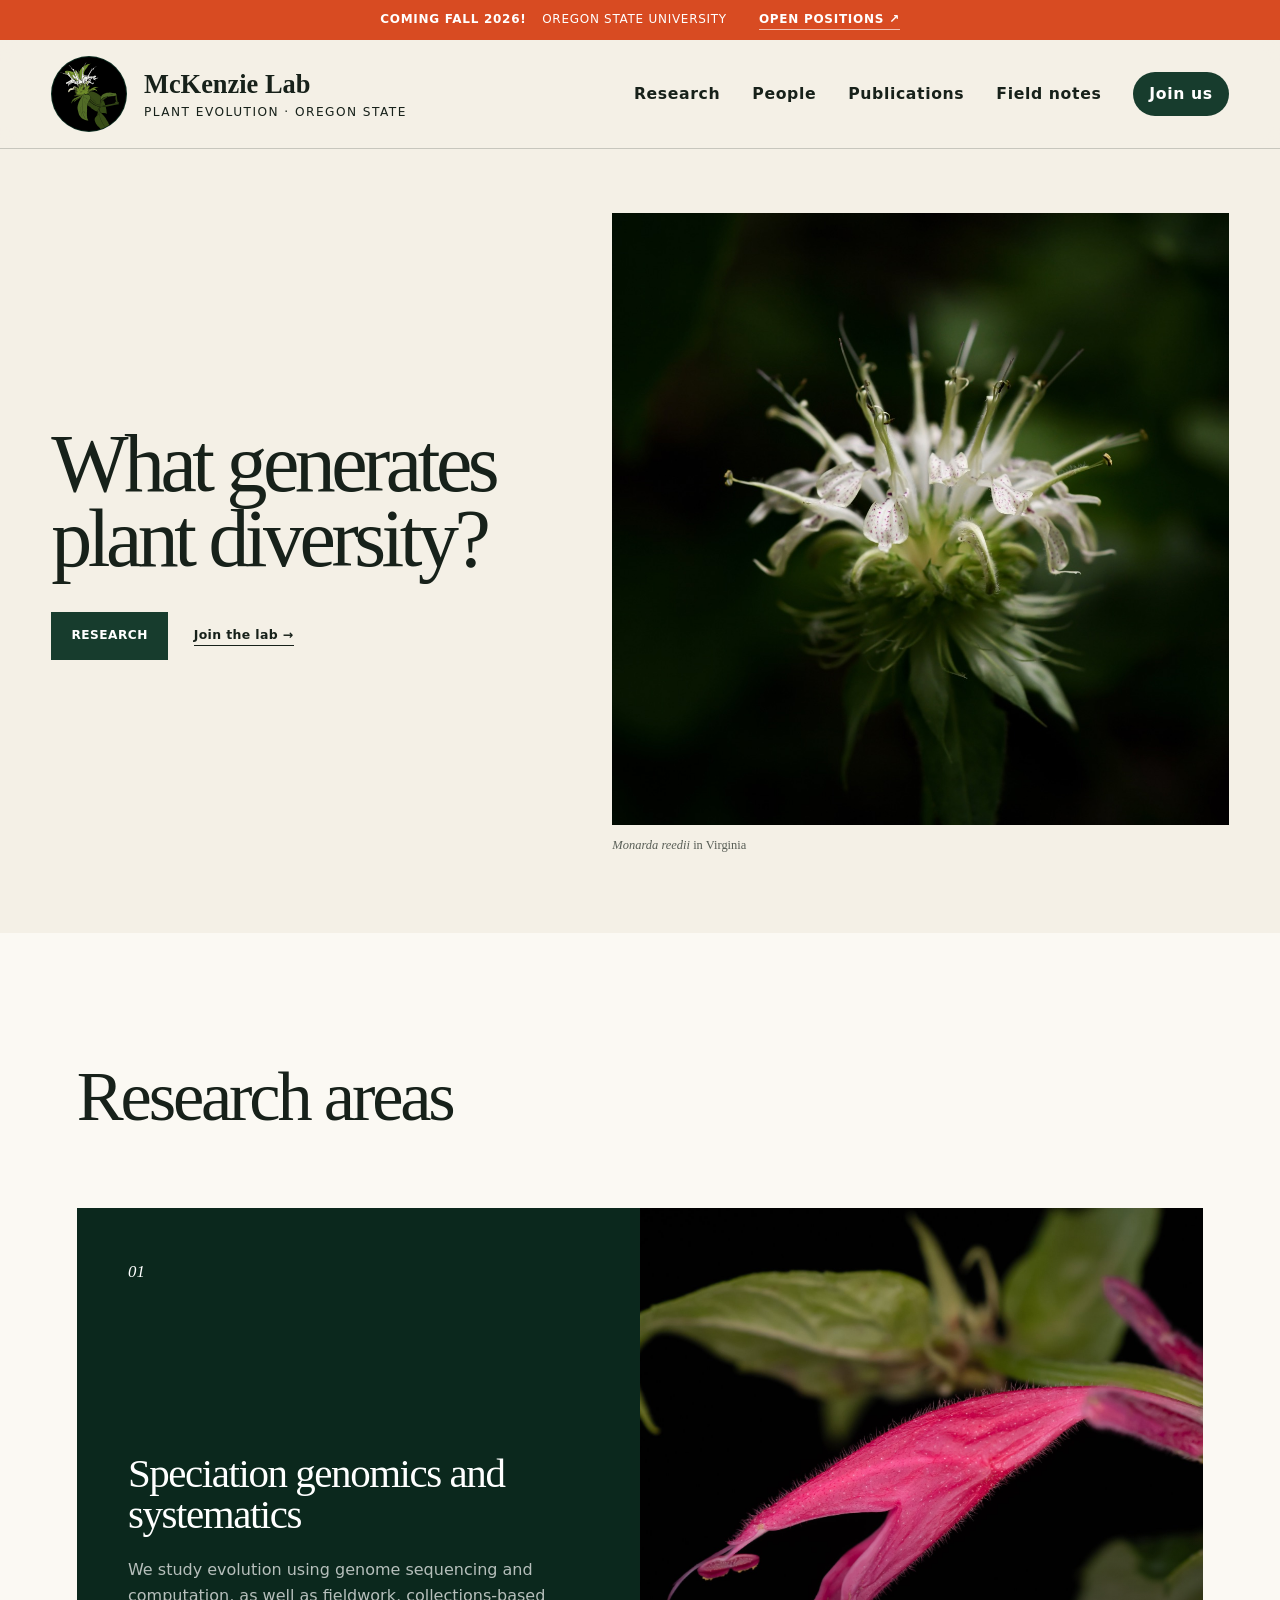
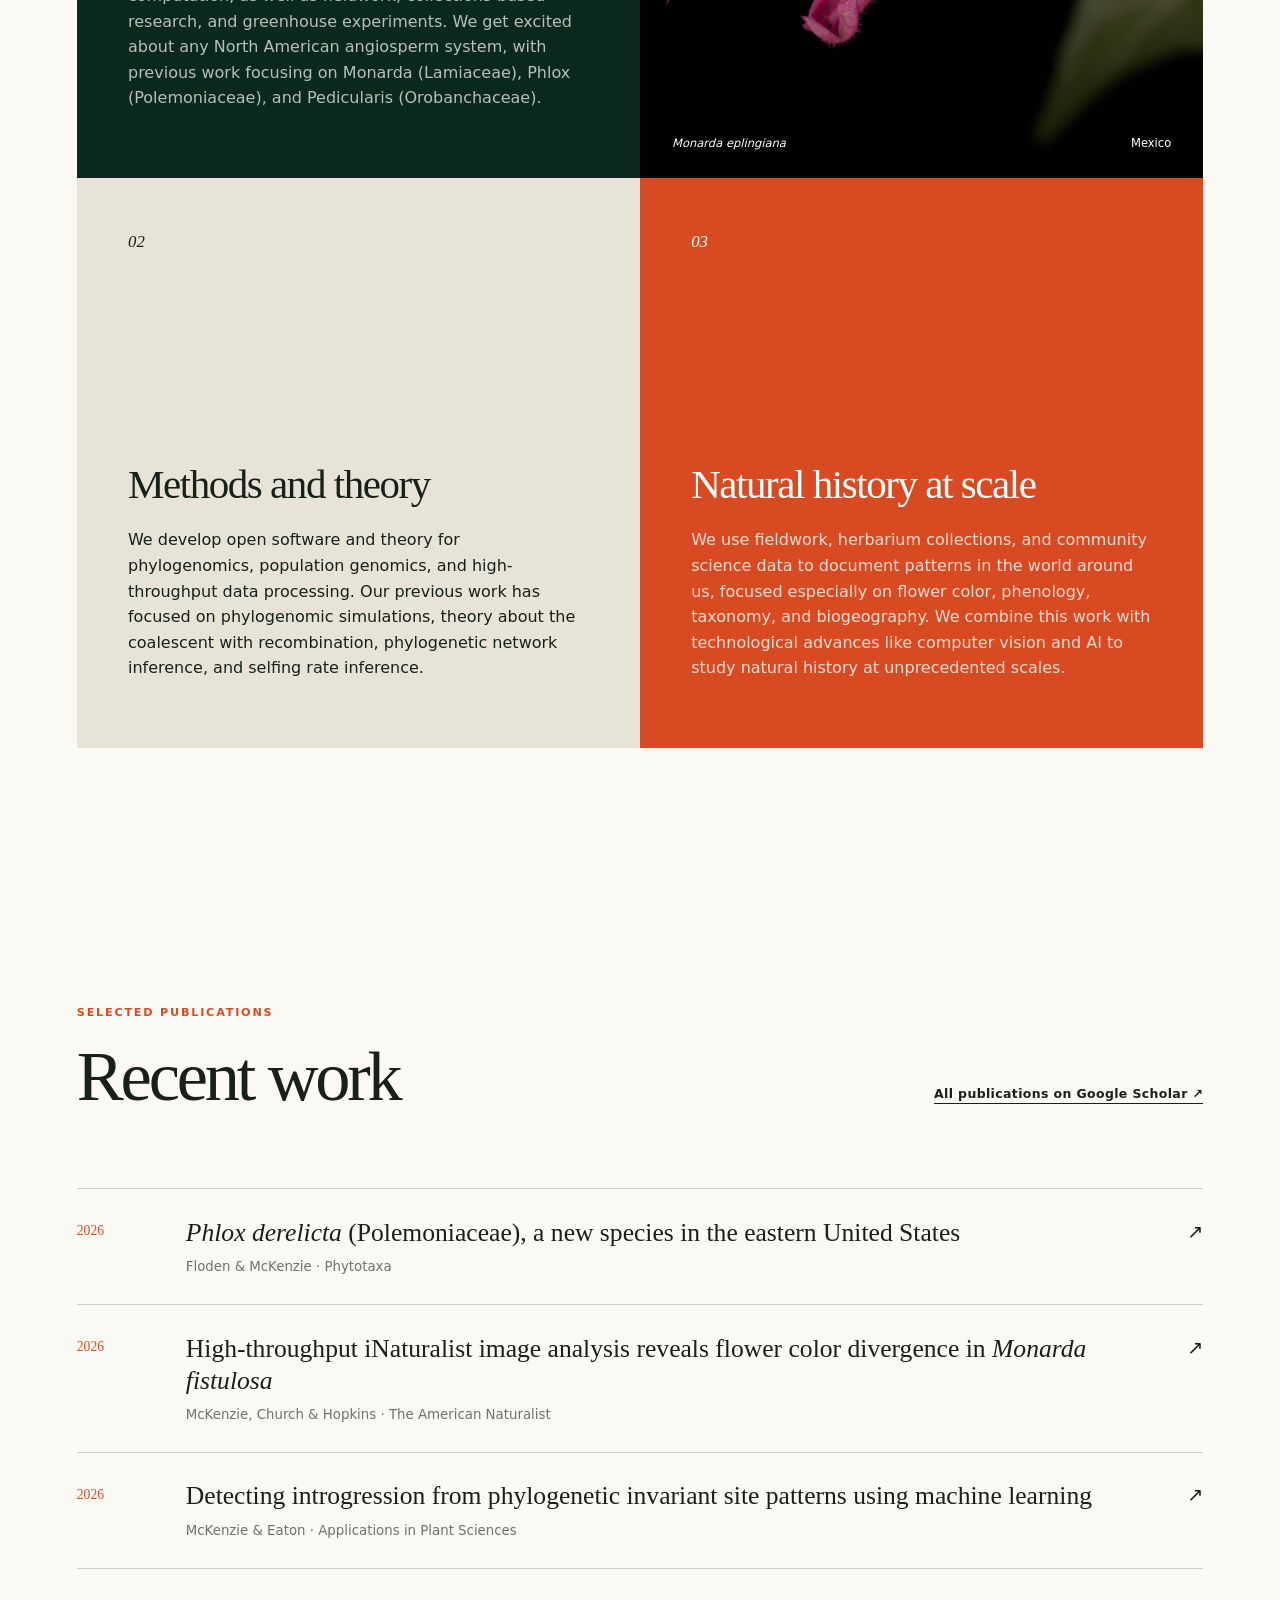
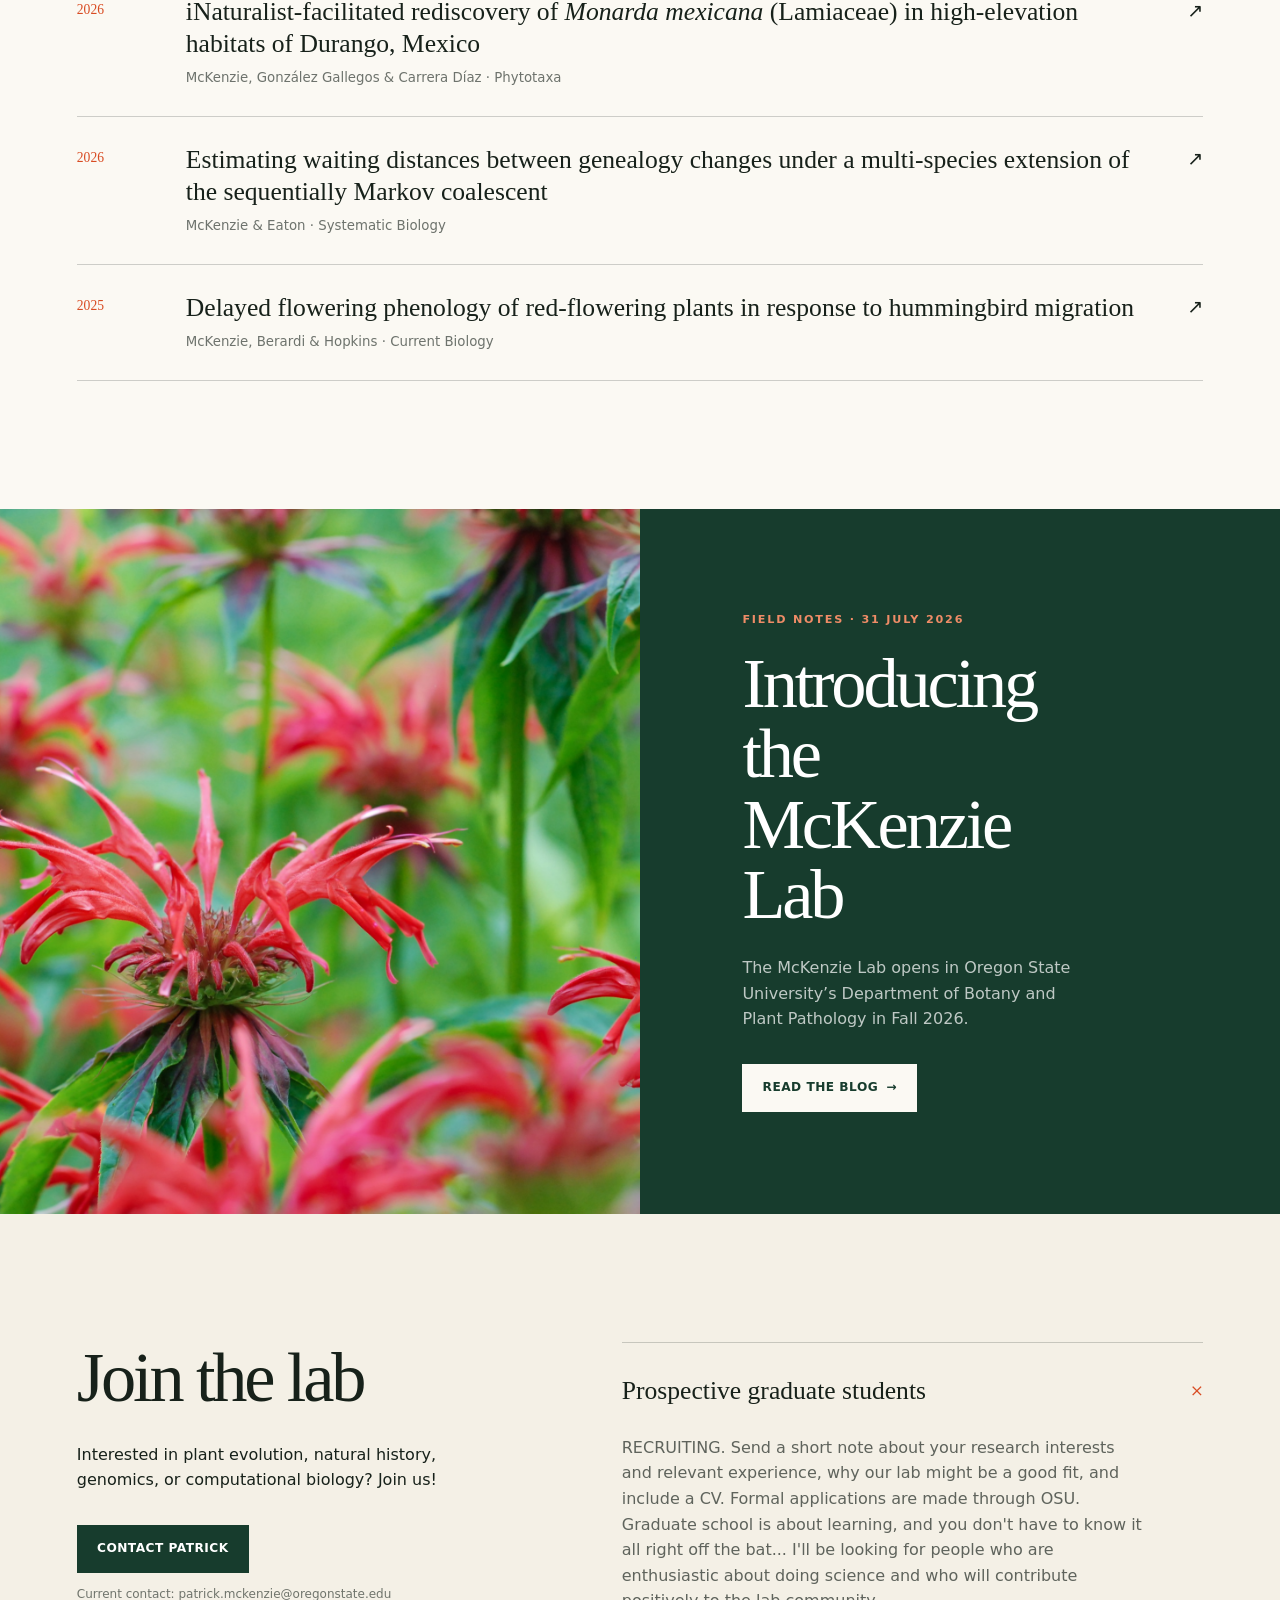
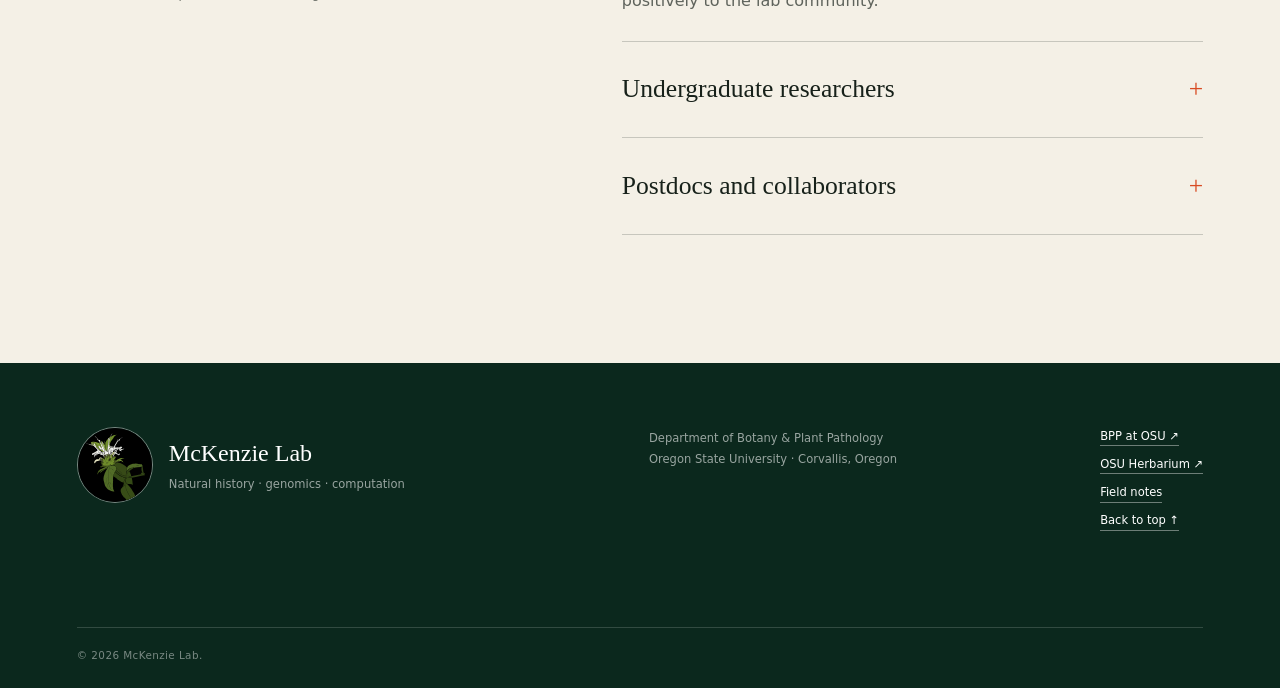
==== index.html @ 34110589 "typo" ====
<!doctype html>
<html lang="en">
  <head>
    <meta charset="utf-8" />
    <meta name="viewport" content="width=device-width, initial-scale=1" />
    <meta name="theme-color" content="#173c2d" />
    <meta
      name="description"
      content="The McKenzie Lab at Oregon State University studies flowering plant evolution through natural history, genomics, and computation."
    />
    <meta property="og:title" content="The McKenzie Lab at OSU" />
    <meta property="og:type" content="website" />
    <meta property="og:image" content="https://mckenzie-lab.github.io/lab-website/assets/images/mckenzie-lab-logo.jpg" />
    <title>McKenzie Lab | Plant Evolution at Oregon State</title>
    <link rel="icon" type="image/svg+xml" href="assets/images/monarda-brevis-cartoon-favicon.svg?v=7" />
    <link rel="stylesheet" href="styles.css?v=9" />
    <script src="script.js" defer></script>
  </head>
  <body>
    <a class="skip-link" href="#main-content">Skip to content</a>

    <div class="announcement">
      <p><span>Coming Fall 2026!</span> Oregon State University</p>
      <a href="#join">Open positions <span aria-hidden="true">↗</span></a>
    </div>

    <header class="site-header">
      <a class="wordmark" href="#top" aria-label="McKenzie Lab home">
        <span class="wordmark-mark" aria-hidden="true"><img src="assets/images/monarda-brevis-cartoon-crop.svg?v=5" alt="" /></span>
        <span class="wordmark-text"><strong>McKenzie Lab</strong><small>Plant Evolution · Oregon State</small></span>
      </a>
      <button class="menu-toggle" type="button" aria-expanded="false" aria-controls="site-nav">
        <span class="menu-toggle-label">Menu</span>
        <span class="menu-toggle-lines" aria-hidden="true"><i></i><i></i></span>
      </button>
      <nav class="site-nav" id="site-nav" aria-label="Main navigation">
        <a href="#research">Research</a>
        <a href="people/">People</a>
        <a href="#publications">Publications</a>
        <a href="blog/">Field notes</a>
        <a class="nav-join" href="#join">Join us</a>
      </nav>
    </header>

    <main id="main-content">
      <section class="hero" id="top" aria-labelledby="hero-title">
        <div class="hero-copy" data-reveal>
          <h1 id="hero-title">What generates plant diversity?</h1>
          <div class="hero-actions">
            <a class="button button-primary" href="#research">Research</a>
            <a class="text-link" href="#join">Join the lab <span aria-hidden="true">→</span></a>
          </div>
        </div>
        <figure class="hero-figure" data-reveal>
          <div class="hero-image-wrap">
            <img
              src="assets/images/monarda-reedii-web.jpg"
              alt="White-flowering Monarda"
              width="1200"
              height="1800"
            />
          </div>
          <figcaption><i>Monarda reedii</i> in Virginia</figcaption>
        </figure>
      </section>

      <section class="research section-pad" id="research" aria-labelledby="research-title">
        <div class="section-heading" data-reveal>
          <div>
            <h2 id="research-title">Research areas</h2>
          </div>
        </div>

        <div class="research-grid">
          <article class="research-card card-dark" data-reveal>
            <span class="card-number">01</span>
            <div>
              <h3>Speciation genomics and systematics</h3>
              <p>
                We study evolution using genome sequencing and computation, as well as fieldwork, 
                collections-based research, and greenhouse experiments.
                We get excited about any North American angiosperm system, with previous work
                focusing on Monarda (Lamiaceae), Phlox (Polemoniaceae), and Pedicularis (Orobanchaceae).
              </p>
            </div>
          </article>

          <article class="research-card card-image" data-reveal>
            <img
              src="assets/images/monarda-eplingiana.jpg"
              alt="Close view of the vivid pink tubular flower of Monarda eplingiana"
              width="2500"
              height="1667"
              loading="lazy"
            />
            <div class="card-image-caption">
              <span><i>Monarda eplingiana</i></span><span>Mexico</span>
            </div>
          </article>

          <article class="research-card card-paper" data-reveal>
            <span class="card-number">02</span>
            <div>
              <h3>Methods and theory</h3>
              <p>
                We develop open software and theory for phylogenomics, population genomics,
                and high-throughput data processing. Our previous work has focused on phylogenomic
                simulations, theory about the coalescent with recombination, phylogenetic network inference,
                and selfing rate inference.
              </p>
            </div>
          </article>

          <article class="research-card card-orange" data-reveal>
            <span class="card-number">03</span>
            <div>
              <h3>Natural history at scale</h3>
              <p>
                We use fieldwork, herbarium collections, and community science data to document patterns in the 
                world around us, focused especially on flower color, phenology, taxonomy, and biogeography. We 
                combine this work with technological advances like computer vision and AI to study natural history
                at unprecedented scales.
              </p>
            </div>
          </article>
        </div>
      </section>

      <section class="publications section-pad" id="publications" aria-labelledby="publications-title">
        <div class="section-heading" data-reveal>
          <div>
            <p class="section-kicker">Selected publications</p>
            <h2 id="publications-title">Recent work</h2>
          </div>
          <a class="text-link" href="https://scholar.google.com/citations?hl=en&user=xCg6H0sAAAAJ&view_op=list_works&sortby=pubdate" target="_blank" rel="noreferrer">All publications on Google Scholar <span aria-hidden="true">↗</span></a>
        </div>
        <div class="publication-list">
          <a class="publication" href="https://doi.org/10.11646/phytotaxa.765.2.8" target="_blank" rel="noreferrer" data-reveal>
            <span class="pub-year">2026</span>
            <span class="pub-main"><strong><i>Phlox derelicta</i> (Polemoniaceae), a new species in the eastern United States</strong><small>Floden &amp; McKenzie · Phytotaxa</small></span>
            <span class="pub-arrow" aria-hidden="true">↗</span>
          </a>
          <a class="publication" href="https://doi.org/10.1086/739413" target="_blank" rel="noreferrer" data-reveal>
            <span class="pub-year">2026</span>
            <span class="pub-main"><strong>High-throughput iNaturalist image analysis reveals flower color divergence in <i>Monarda fistulosa</i></strong><small>McKenzie, Church &amp; Hopkins · The American Naturalist</small></span>
            <span class="pub-arrow" aria-hidden="true">↗</span>
          </a>
          <a class="publication" href="https://doi.org/10.1002/aps3.70061" target="_blank" rel="noreferrer" data-reveal>
            <span class="pub-year">2026</span>
            <span class="pub-main"><strong>Detecting introgression from phylogenetic invariant site patterns using machine learning</strong><small>McKenzie &amp; Eaton · Applications in Plant Sciences</small></span>
            <span class="pub-arrow" aria-hidden="true">↗</span>
          </a>
          <a class="publication" href="https://doi.org/10.11646/phytotaxa.744.2.5" target="_blank" rel="noreferrer" data-reveal>
            <span class="pub-year">2026</span>
            <span class="pub-main"><strong>iNaturalist-facilitated rediscovery of <i>Monarda mexicana</i> (Lamiaceae) in high-elevation habitats of Durango, Mexico</strong><small>McKenzie, González Gallegos &amp; Carrera Díaz · Phytotaxa</small></span>
            <span class="pub-arrow" aria-hidden="true">↗</span>
          </a>
          <a class="publication" href="https://doi.org/10.1093/sysbio/syaf059" target="_blank" rel="noreferrer" data-reveal>
            <span class="pub-year">2026</span>
            <span class="pub-main"><strong>Estimating waiting distances between genealogy changes under a multi-species extension of the sequentially Markov coalescent</strong><small>McKenzie &amp; Eaton · Systematic Biology</small></span>
            <span class="pub-arrow" aria-hidden="true">↗</span>
          </a>
          <a class="publication" href="https://doi.org/10.1016/j.cub.2025.03.035" target="_blank" rel="noreferrer" data-reveal>
            <span class="pub-year">2025</span>
            <span class="pub-main"><strong>Delayed flowering phenology of red-flowering plants in response to hummingbird migration</strong><small>McKenzie, Berardi &amp; Hopkins · Current Biology</small></span>
            <span class="pub-arrow" aria-hidden="true">↗</span>
          </a>
        </div>
      </section>

      <section class="notes section-pad" aria-labelledby="notes-title">
        <div class="notes-image" data-reveal>
          <img src="assets/images/monarda-didyma-web.jpg" alt="Red flowers of Monarda didyma" width="2400" height="1606" loading="lazy" />
        </div>
        <div class="notes-copy" data-reveal>
          <p class="section-kicker">Field notes · 31 July 2026</p>
          <h2 id="notes-title">Introducing the McKenzie Lab</h2>
          <p>
            The McKenzie Lab opens in Oregon State University’s Department of Botany and Plant
            Pathology in Fall 2026.
          </p>
          <a class="button button-light" href="blog/introducing-the-mckenzie-lab/">Read the blog <span aria-hidden="true">→</span></a>
        </div>
      </section>

      <section class="join section-pad" id="join" aria-labelledby="join-title">
        <div class="join-intro" data-reveal>
          <h2 id="join-title">Join the lab</h2>
          <p>
            Interested in plant evolution, natural history,
            genomics, or computational biology? Join us!
          </p>
          <a class="button button-primary" href="mailto:patrick.mckenzie@oregonstate.edu?subject=Interest%20in%20the%20McKenzie%20Lab">Contact Patrick</a>
          <p class="email-note">Current contact: patrick.mckenzie@oregonstate.edu</p>
        </div>
        <div class="join-options" data-reveal>
          <details open>
            <summary><span>Prospective graduate students</span><span aria-hidden="true">+</span></summary>
            <p>
              RECRUITING. Send a short note about your research interests and relevant experience, why our
              lab might be a good fit, and include a CV. Formal applications are made through OSU.
              Graduate school is about learning, and you don't have to know it all right off the bat... I'll
              be looking for people who are enthusiastic about doing science and who will contribute
              positively to the lab community.
            </p>
          </details>
          <details>
            <summary><span>Undergraduate researchers</span><span aria-hidden="true">+</span></summary>
            <p>
              RECRUITING. OSU undergraduates can send a short note describing their interests, availability,
              and relevant coursework or experience. I'm excited to bring undergraduates into the
              lab and can work with you to scope your project appropriately based on your goals.
            </p>
          </details>
          <details>
            <summary><span>Postdocs and collaborators</span><span aria-hidden="true">+</span></summary>
            <p>
              No current funded opportunities, unfortunately, but stay tuned.
              In the meantime, please contact Patrick to discuss collaborations or independently funded postdoctoral
              proposals related to the lab’s research.
            </p>
          </details>
        </div>
      </section>
    </main>

    <footer class="site-footer">
      <div class="footer-brand">
        <span class="wordmark-mark" aria-hidden="true"><img src="assets/images/monarda-brevis-cartoon-crop.svg?v=5" alt="" /></span>
        <div><strong>McKenzie Lab</strong><p>Natural history · genomics · computation</p></div>
      </div>
      <div class="footer-location">
        <p>Department of Botany &amp; Plant Pathology</p>
        <p>Oregon State University · Corvallis, Oregon</p>
      </div>
      <div class="footer-links">
        <a href="https://bpp.oregonstate.edu/" target="_blank" rel="noreferrer">BPP at OSU ↗</a>
        <a href="https://bpp.oregonstate.edu/herbarium" target="_blank" rel="noreferrer">OSU Herbarium ↗</a>
        <a href="blog/">Field notes</a>
        <a href="#top">Back to top ↑</a>
      </div>
      <p class="footer-bottom">© <span data-year>2026</span> McKenzie Lab.</p>
    </footer>
  </body>
</html>
---- styles.css ----
:root {
  --forest: #173c2d;
  --forest-deep: #0b281d;
  --moss: #708662;
  --sage: #d7dfcc;
  --paper: #f4f0e6;
  --paper-bright: #fbf9f3;
  --ink: #17211a;
  --orange: #d84b22;
  --orange-bright: #f15a24;
  --line: rgba(23, 33, 26, 0.2);
  --serif: Georgia, "Times New Roman", serif;
  --sans: Inter, ui-sans-serif, system-ui, -apple-system, BlinkMacSystemFont, "Segoe UI", sans-serif;
  --max: 1440px;
}

* { box-sizing: border-box; }
html { scroll-behavior: smooth; }
body {
  margin: 0;
  background: var(--paper);
  color: var(--ink);
  font-family: var(--sans);
  font-size: 16px;
  line-height: 1.6;
  -webkit-font-smoothing: antialiased;
}
img { display: block; max-width: 100%; }
a { color: inherit; text-decoration-thickness: 1px; text-underline-offset: 0.22em; }
button, summary { font: inherit; }
button, a, summary { -webkit-tap-highlight-color: transparent; }
::selection { background: var(--orange); color: white; }

.skip-link {
  position: fixed;
  left: 1rem;
  top: 0;
  z-index: 1000;
  padding: 0.65rem 1rem;
  background: var(--paper-bright);
  transform: translateY(-120%);
}
.skip-link:focus { transform: translateY(0.5rem); }

.announcement {
  min-height: 40px;
  padding: 0.55rem clamp(1rem, 4vw, 4rem);
  background: var(--orange);
  color: white;
  display: flex;
  align-items: center;
  justify-content: center;
  gap: 2rem;
  font-size: 0.75rem;
  letter-spacing: 0.06em;
  text-transform: uppercase;
}
.announcement p { margin: 0; }
.announcement p span { font-weight: 800; margin-right: 0.7rem; }
.announcement a { font-weight: 700; text-decoration: none; border-bottom: 1px solid rgba(255,255,255,.65); }

.site-header {
  min-height: 108px;
  padding: 1rem clamp(1.25rem, 4vw, 4rem);
  display: flex;
  align-items: center;
  justify-content: space-between;
  gap: 2rem;
  position: sticky;
  top: 0;
  z-index: 100;
  background: rgba(244, 240, 230, 0.94);
  border-bottom: 1px solid var(--line);
  backdrop-filter: blur(12px);
}
.wordmark { display: flex; align-items: center; gap: 1.05rem; text-decoration: none; }
.wordmark-mark {
  width: 76px;
  height: 76px;
  display: grid;
  place-items: center;
  flex: 0 0 auto;
  overflow: hidden;
  border: 1px solid rgba(23, 60, 45, 0.25);
  border-radius: 50%;
  background: var(--forest-deep);
}
.wordmark-mark img {
  width: 100%;
  height: 100%;
  object-fit: cover;
  object-position: center;
  transform: scale(1.5);
}
.wordmark-text { display: flex; flex-direction: column; line-height: 1.2; }
.wordmark-text strong { font-family: var(--serif); font-size: 1.65rem; font-weight: 600; }
.wordmark-text small { margin-top: 0.28rem; font-size: 0.76rem; letter-spacing: 0.12em; text-transform: uppercase; }
.site-nav { display: flex; align-items: center; gap: clamp(1.1rem, 2.5vw, 2.4rem); }
.site-nav a { font-size: 0.98rem; font-weight: 650; letter-spacing: 0.04em; text-decoration: none; }
.site-nav a:not(.nav-join) { border-bottom: 1px solid transparent; }
.site-nav a:not(.nav-join):hover { border-color: currentColor; }
.nav-join { padding: 0.6rem 1rem; color: white; background: var(--forest); border-radius: 999px; }
.menu-toggle { display: none; border: 0; background: none; color: inherit; }

.hero {
  max-width: var(--max);
  min-height: calc(100vh - 132px);
  margin: 0 auto;
  padding: clamp(2.2rem, 5vw, 5rem) clamp(1.25rem, 4vw, 4rem) clamp(3rem, 6vw, 6rem);
  display: grid;
  grid-template-columns: minmax(0, 0.88fr) minmax(0, 1.12fr);
  align-items: center;
  gap: clamp(2.5rem, 6vw, 7rem);
}
.hero-copy { padding-top: 1rem; }
.eyebrow, .section-kicker {
  margin: 0 0 1.2rem;
  color: var(--orange);
  font-size: 0.7rem;
  font-weight: 800;
  letter-spacing: 0.16em;
  text-transform: uppercase;
}
.hero h1 {
  max-width: 720px;
  margin: 0;
  font-family: var(--serif);
  font-size: clamp(3.5rem, 6.4vw, 7.4rem);
  font-weight: 400;
  letter-spacing: -0.055em;
  line-height: 0.92;
}
.hero-intro { max-width: 610px; margin: 2rem 0 0; font-size: clamp(1rem, 1.4vw, 1.22rem); line-height: 1.65; }
.hero-actions { margin-top: 2.2rem; display: flex; align-items: center; gap: 1.6rem; flex-wrap: wrap; }
.button {
  min-height: 48px;
  padding: 0.76rem 1.2rem;
  border: 1px solid transparent;
  display: inline-flex;
  align-items: center;
  justify-content: center;
  gap: 0.5rem;
  font-size: 0.76rem;
  font-weight: 800;
  letter-spacing: 0.04em;
  text-decoration: none;
  text-transform: uppercase;
  transition: transform .2s ease, background .2s ease;
}
.button:hover { transform: translateY(-2px); }
.button-primary { background: var(--forest); color: white; }
.button-primary:hover { background: var(--orange); }
.button-light { background: var(--paper-bright); color: var(--forest); }
.button-light:hover { background: white; }
.text-link { font-size: 0.78rem; font-weight: 800; letter-spacing: .03em; text-decoration: none; border-bottom: 1px solid currentColor; }
.hero-image-wrap { position: relative; overflow: hidden; background: var(--sage); }
.hero-figure { margin: 0; }
.hero-figure img { width: 100%; height: min(68vh, 760px); object-fit: cover; }
.hero-figure figcaption { margin-top: .7rem; font-family: var(--serif); font-size: .78rem; color: rgba(23,33,26,.7); }

.section-pad { padding: clamp(5rem, 10vw, 10rem) clamp(1.25rem, 6vw, 6rem); }
.manifesto { background: var(--forest); color: var(--paper-bright); }
.manifesto .section-kicker { color: #ef8c67; }
.manifesto-grid { max-width: var(--max); margin: 0 auto; display: grid; grid-template-columns: 1.08fr .92fr; gap: clamp(3rem, 10vw, 11rem); align-items: start; }
.manifesto h2, .section-heading h2, .people-heading h1, .people-heading h2, .approach h2, .notes h2, .join h2 {
  margin: 0;
  font-family: var(--serif);
  font-size: clamp(2.8rem, 5.5vw, 6rem);
  font-weight: 400;
  letter-spacing: -.045em;
  line-height: 1;
}
.manifesto-copy { max-width: 610px; padding-top: .5rem; font-size: clamp(1.05rem, 1.7vw, 1.35rem); line-height: 1.7; }
.manifesto-copy p:first-child { margin-top: 0; }
.manifesto-copy p:last-child { color: rgba(251,249,243,.68); }

.research { background: var(--paper-bright); }
.section-heading { max-width: var(--max); margin: 0 auto clamp(3rem, 6vw, 6rem); display: flex; align-items: end; justify-content: space-between; gap: 3rem; }
.section-heading > p, .section-heading > .text-link { max-width: 520px; margin: 0 0 .45rem; }
.research-grid { max-width: var(--max); margin: 0 auto; display: grid; grid-template-columns: repeat(2, minmax(0, 1fr)); }
.research-card { min-height: 570px; padding: clamp(2rem, 4vw, 4rem); position: relative; display: flex; flex-direction: column; justify-content: space-between; overflow: hidden; }
.research-card h3 { max-width: 600px; margin: 0 0 1.4rem; font-family: var(--serif); font-size: clamp(2rem, 3.2vw, 3.8rem); font-weight: 400; letter-spacing: -.035em; line-height: 1; }
.research-card p { max-width: 560px; }
.card-number { font-family: var(--serif); font-size: 1.05rem; font-style: italic; }
.card-tag { margin-bottom: 1rem; font-size: .66rem; font-weight: 800; letter-spacing: .14em; text-transform: uppercase; }
.card-dark { background: var(--forest-deep); color: white; }
.card-dark p { color: rgba(255,255,255,.7); }
.card-paper { background: #e7e3d6; color: var(--ink); }
.card-orange { background: var(--orange); color: white; }
.card-orange p { color: rgba(255,255,255,.8); }
.card-image { padding: 0; }
.card-image img { position: absolute; inset: 0; width: 100%; height: 100%; object-fit: cover; }
.card-image::after { content: ""; position: absolute; inset: 50% 0 0; background: linear-gradient(transparent, rgba(0,0,0,.72)); }
.card-image-caption { position: absolute; z-index: 1; left: 2rem; right: 2rem; bottom: 1.6rem; color: white; display: flex; justify-content: space-between; gap: 1rem; font-size: .72rem; }
.tag-list { margin: 2rem 0 0; padding: 0; display: flex; flex-wrap: wrap; gap: .45rem; list-style: none; }
.tag-list li { padding: .35rem .65rem; border: 1px solid currentColor; border-radius: 999px; font-size: .62rem; letter-spacing: .06em; text-transform: uppercase; }

.approach { max-width: var(--max); margin: 0 auto; display: grid; grid-template-columns: 1.05fr .95fr; gap: clamp(3rem, 8vw, 8rem); align-items: center; }
.approach-visual { min-width: 0; display: grid; grid-template-columns: 1fr auto; gap: .8rem; }
.approach-visual img { width: 100%; min-height: 650px; object-fit: cover; }
.vertical-note { margin: 0; writing-mode: vertical-rl; font-family: var(--serif); font-size: .75rem; color: rgba(23,33,26,.62); }
.approach-copy > p { margin-bottom: 1rem; }
.process-list { margin: 3rem 0 0; padding: 0; list-style: none; }
.process-list li { padding: 1.25rem 0; border-top: 1px solid var(--line); display: grid; grid-template-columns: 2.4rem 1fr; gap: 1.2rem; }
.process-list li:last-child { border-bottom: 1px solid var(--line); }
.process-list li > span { color: var(--orange); font-family: var(--serif); font-size: .8rem; }
.process-list h3 { margin: 0; font-family: var(--serif); font-size: 1.4rem; font-weight: 400; }
.process-list p { margin: .3rem 0 0; color: rgba(23,33,26,.68); font-size: .88rem; }

.people { background: #dce5d6; }
.people-heading { max-width: 780px; margin: 0 auto clamp(3rem, 7vw, 7rem); text-align: center; }
.people-heading p:last-child { max-width: 680px; margin: 1.8rem auto 0; }
.profile { max-width: 1120px; margin: 0 auto; display: grid; grid-template-columns: minmax(280px, .78fr) 1.22fr; background: var(--paper-bright); }
.profile-photo { min-height: 620px; overflow: hidden; }
.profile-photo img { width: 100%; height: 100%; object-fit: cover; object-position: 58% center; }
.profile-copy { padding: clamp(2rem, 5vw, 5.5rem); align-self: center; }
.profile-role { color: var(--orange); font-size: .68rem; font-weight: 800; letter-spacing: .14em; text-transform: uppercase; }
.profile-copy h2, .profile-copy h3 { margin: 0 0 1.8rem; font-family: var(--serif); font-size: clamp(2.2rem, 4vw, 4.4rem); font-weight: 400; letter-spacing: -.04em; line-height: 1; }
.profile-copy h2 span, .profile-copy h3 span { display: block; margin-top: .6rem; font-family: var(--sans); font-size: .66rem; font-weight: 600; letter-spacing: .1em; text-transform: uppercase; }
.profile-copy > p:not(.profile-role) { color: rgba(23,33,26,.72); }
.profile-links { margin-top: 2rem; display: flex; flex-wrap: wrap; gap: 1.3rem; }
.profile-links a { font-size: .72rem; font-weight: 800; text-decoration: none; border-bottom: 1px solid currentColor; }
.future-team { max-width: 1120px; margin: 4rem auto 0; }
.future-team-label { font-size: .68rem; font-weight: 800; letter-spacing: .14em; text-transform: uppercase; }
.future-team-grid { display: grid; grid-template-columns: repeat(3, 1fr); border-top: 1px solid var(--line); }
.future-team-grid > div { padding: 2rem 2rem 0 0; }
.future-team-grid > div + div { padding-left: 2rem; border-left: 1px solid var(--line); }
.future-team-grid span { color: var(--orange); font-family: var(--serif); font-size: 2rem; }
.future-team-grid h2, .future-team-grid h3 { margin: 1.8rem 0 .6rem; font-family: var(--serif); font-size: 1.4rem; font-weight: 400; }
.future-team-grid p { color: rgba(23,33,26,.7); font-size: .85rem; }

.publications { background: var(--paper-bright); }
.publication-list { max-width: var(--max); margin: 0 auto; border-top: 1px solid var(--line); }
.publication { padding: 1.7rem 0; display: grid; grid-template-columns: 85px 1fr 40px; gap: 1.5rem; align-items: start; text-decoration: none; border-bottom: 1px solid var(--line); }
.publication:hover .pub-main strong { color: var(--orange); }
.pub-year { padding-top: .2rem; color: var(--orange); font-family: var(--serif); font-size: .85rem; }
.pub-main { display: flex; flex-direction: column; gap: .45rem; }
.pub-main strong { max-width: 980px; font-family: var(--serif); font-size: clamp(1.15rem, 2vw, 1.75rem); font-weight: 400; line-height: 1.25; transition: color .2s ease; }
.pub-main small { color: rgba(23,33,26,.62); }
.pub-arrow { justify-self: end; font-size: 1.2rem; }

.notes { padding-top: 0; padding-bottom: 0; display: grid; grid-template-columns: 1fr 1fr; background: var(--forest); color: white; }
.notes-image { min-height: 600px; margin-left: calc(clamp(1.25rem, 6vw, 6rem) * -1); overflow: hidden; }
.notes-image img { width: 100%; height: 100%; object-fit: cover; }
.notes-copy { max-width: 640px; padding: clamp(4rem, 8vw, 8rem); align-self: center; }
.notes-copy .section-kicker { color: #ef8c67; }
.notes-copy p:not(.section-kicker) { margin: 1.6rem 0 2rem; color: rgba(255,255,255,.72); }

.join { max-width: var(--max); margin: 0 auto; display: grid; grid-template-columns: .85fr 1.15fr; gap: clamp(3rem, 9vw, 10rem); }
.join-intro > p:not(.section-kicker):not(.email-note) { max-width: 560px; margin: 1.8rem 0 2rem; }
.email-note { color: rgba(23,33,26,.6); font-size: .75rem; }
.join-options { border-top: 1px solid var(--line); }
.join-options details { border-bottom: 1px solid var(--line); }
.join-options summary { padding: 1.7rem 0; display: flex; justify-content: space-between; gap: 2rem; cursor: pointer; list-style: none; font-family: var(--serif); font-size: clamp(1.25rem, 2vw, 1.7rem); }
.join-options summary::-webkit-details-marker { display: none; }
.join-options summary span:last-child { color: var(--orange); transition: transform .2s ease; }
.join-options details[open] summary span:last-child { transform: rotate(45deg); }
.join-options details p { max-width: 720px; margin: -0.25rem 3.5rem 1.7rem 0; color: rgba(23,33,26,.68); }

.site-footer { padding: 4rem clamp(1.25rem, 6vw, 6rem) 1.5rem; background: var(--forest-deep); color: white; display: grid; grid-template-columns: 1.3fr 1fr auto; gap: 3rem; align-items: start; }
.footer-brand { display: flex; align-items: center; gap: 1rem; }
.footer-brand strong { font-family: var(--serif); font-size: 1.5rem; font-weight: 400; }
.site-footer .wordmark-mark { border-color: rgba(255,255,255,.45); }
.footer-brand p, .footer-location p { margin: .15rem 0; color: rgba(255,255,255,.58); font-size: .72rem; }
.footer-links { display: flex; flex-direction: column; gap: .55rem; align-items: flex-start; }
.footer-links a { font-size: .72rem; text-decoration: none; border-bottom: 1px solid rgba(255,255,255,.4); }
.footer-bottom { grid-column: 1 / -1; margin: 3rem 0 0; padding-top: 1.2rem; border-top: 1px solid rgba(255,255,255,.16); color: rgba(255,255,255,.45); font-size: .65rem; letter-spacing: .04em; }

[data-reveal] { opacity: 0; transform: translateY(22px); transition: opacity .7s ease, transform .7s ease; }
[data-reveal].is-visible { opacity: 1; transform: none; }

:focus-visible { outline: 3px solid var(--orange-bright); outline-offset: 4px; }

@media (max-width: 980px) {
  .announcement { justify-content: space-between; }
  .site-header { min-height: 78px; }
  .wordmark-mark { width: 64px; height: 64px; }
  .wordmark-text strong { font-size: 1.4rem; }
  .wordmark-text small { margin-top: 0.24rem; font-size: 0.68rem; }
  .menu-toggle { display: flex; align-items: center; gap: .75rem; cursor: pointer; }
  .menu-toggle-label { font-size: .7rem; font-weight: 800; letter-spacing: .08em; text-transform: uppercase; }
  .menu-toggle-lines { width: 24px; display: flex; flex-direction: column; gap: 6px; }
  .menu-toggle-lines i { height: 1px; background: currentColor; transition: transform .2s ease; }
  .menu-toggle[aria-expanded="true"] .menu-toggle-lines i:first-child { transform: translateY(3.5px) rotate(45deg); }
  .menu-toggle[aria-expanded="true"] .menu-toggle-lines i:last-child { transform: translateY(-3.5px) rotate(-45deg); }
  .site-nav { position: absolute; top: 100%; left: 0; right: 0; padding: 2rem; display: none; flex-direction: column; align-items: stretch; gap: 0; background: var(--paper-bright); border-bottom: 1px solid var(--line); }
  .site-nav.is-open { display: flex; }
  .site-nav a { padding: .9rem 0; font-family: var(--serif); font-size: 1.35rem; }
  .nav-join { margin-top: .7rem; padding: .8rem 1rem !important; text-align: center; font-family: var(--sans) !important; font-size: .8rem !important; }
  .hero { min-height: auto; grid-template-columns: 1fr; }
  .hero h1 { max-width: 850px; }
  .hero-figure img { height: min(70vh, 720px); }
  .manifesto-grid, .approach, .join { grid-template-columns: 1fr; }
  .approach-visual { max-width: 760px; }
  .section-heading { align-items: start; flex-direction: column; }
  .research-card { min-height: 500px; }
  .profile { grid-template-columns: .8fr 1.2fr; }
  .profile-photo { min-height: 540px; }
  .notes-copy { padding-right: 0; }
}

@media (max-width: 680px) {
  .announcement { display: block; text-align: center; }
  .announcement a { display: none; }
  .site-header { min-height: 92px; }
  .wordmark-mark { width: 58px; height: 58px; }
  .wordmark-text strong { font-size: 1.3rem; }
  .wordmark-text small { display: none; }
  .hero { padding-top: 3.5rem; }
  .hero h1 { font-size: clamp(3.25rem, 16vw, 5.2rem); }
  .hero-figure img { height: 66vh; min-height: 460px; }
  .manifesto-grid { gap: 2rem; }
  .research-grid { grid-template-columns: 1fr; }
  .research-card { min-height: 470px; }
  .approach-visual img { min-height: 480px; }
  .profile { grid-template-columns: 1fr; }
  .profile-photo { min-height: 520px; max-height: 670px; }
  .future-team-grid { grid-template-columns: 1fr; }
  .future-team-grid > div { padding: 1.8rem 0; border-bottom: 1px solid var(--line); }
  .future-team-grid > div + div { padding-left: 0; border-left: 0; }
  .future-team-grid h2, .future-team-grid h3 { margin-top: .8rem; }
  .publication { grid-template-columns: 56px 1fr; gap: 1rem; }
  .pub-arrow { display: none; }
  .notes { grid-template-columns: 1fr; padding-left: 0; padding-right: 0; }
  .notes-image { min-height: 430px; margin-left: 0; }
  .notes-copy { padding: 4rem 1.25rem; }
  .site-footer { grid-template-columns: 1fr; }
  .footer-bottom { margin-top: 0; }
}

@media (prefers-reduced-motion: reduce) {
  html { scroll-behavior: auto; }
  *, *::before, *::after { animation-duration: .01ms !important; transition-duration: .01ms !important; }
  [data-reveal] { opacity: 1; transform: none; }
}
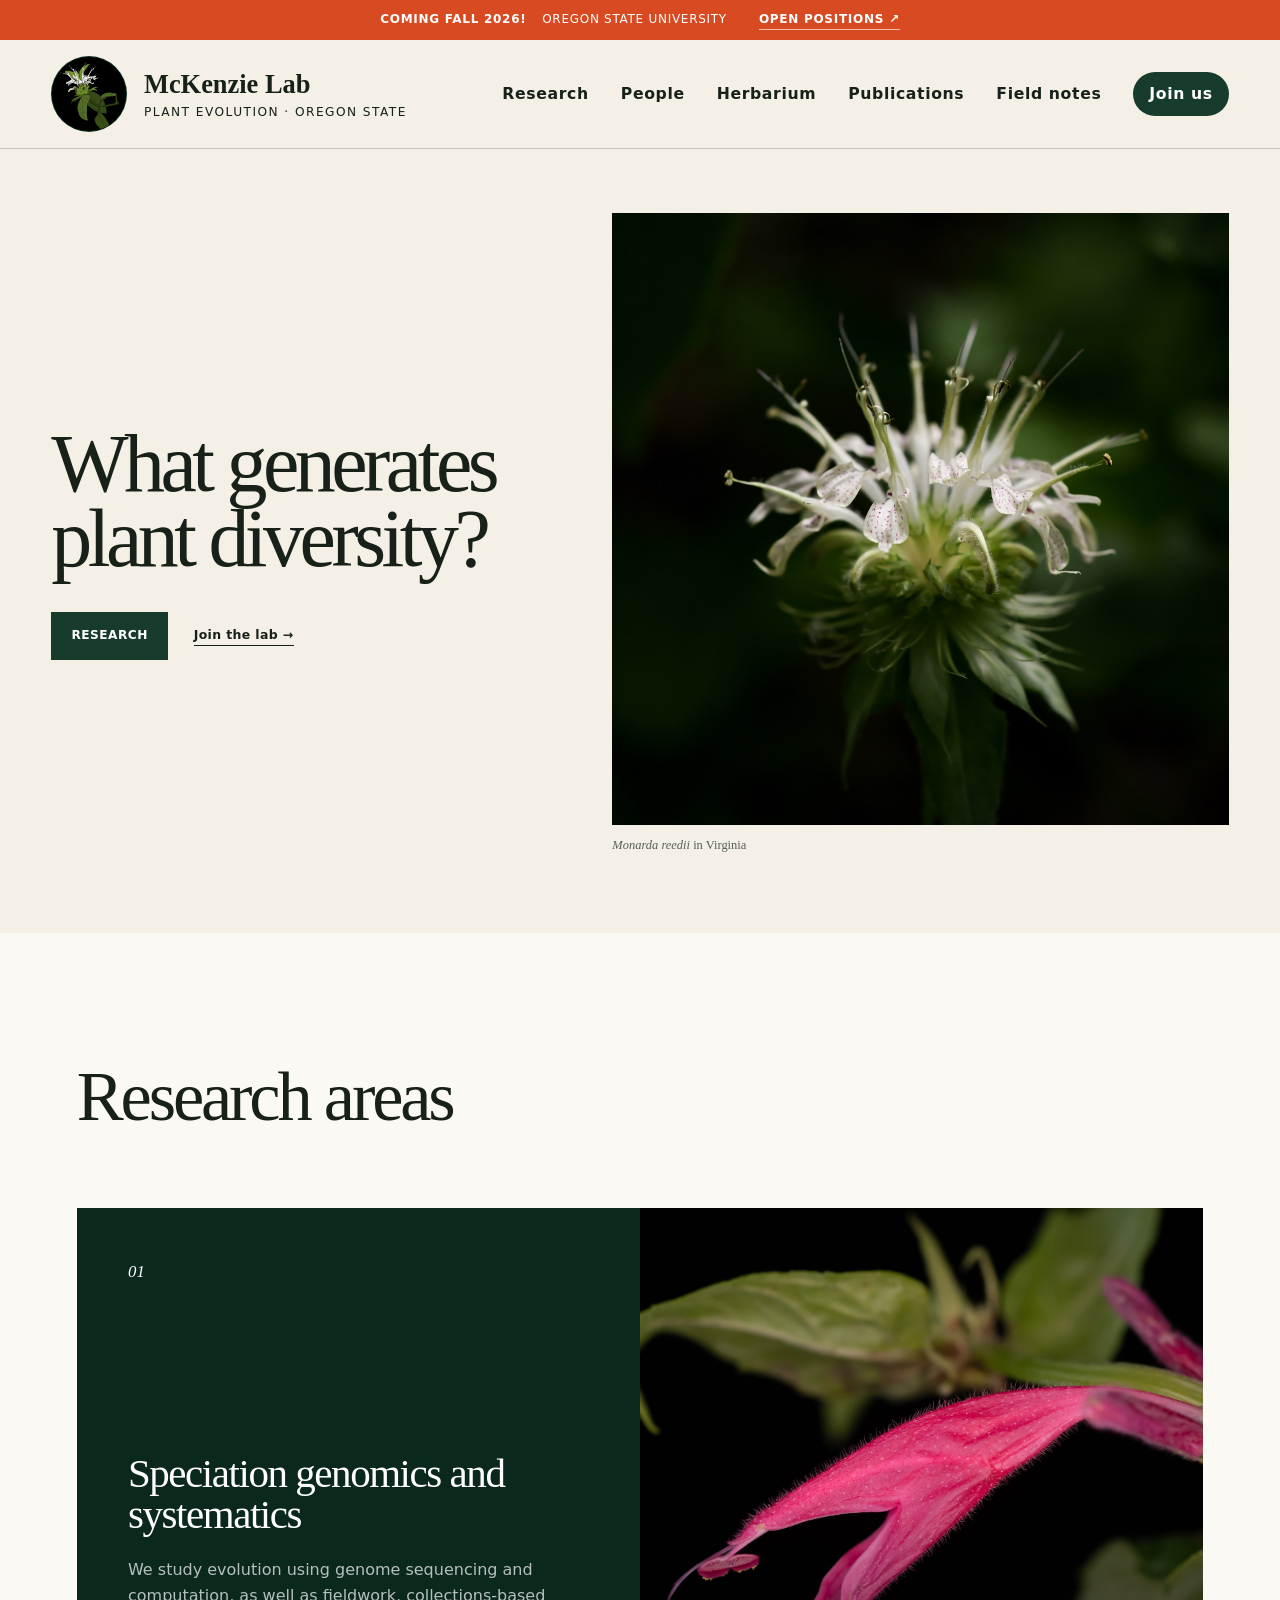
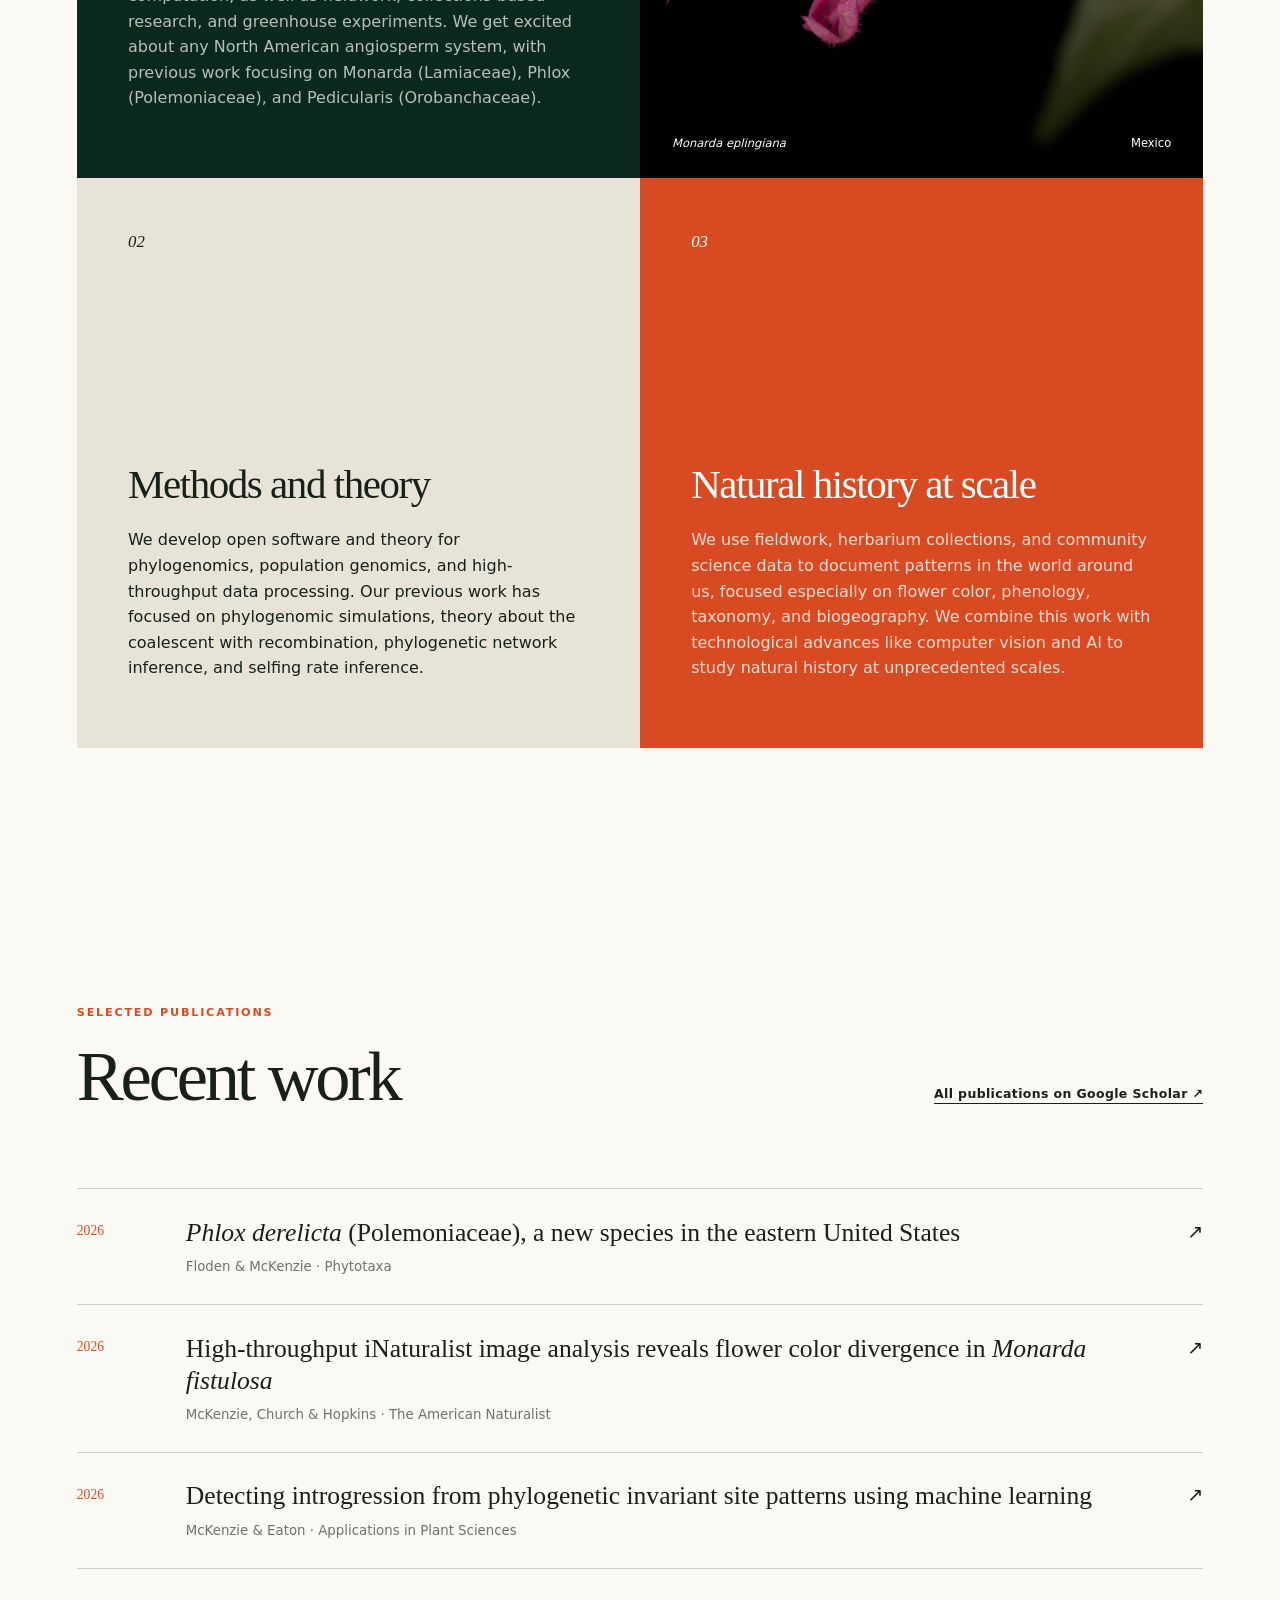
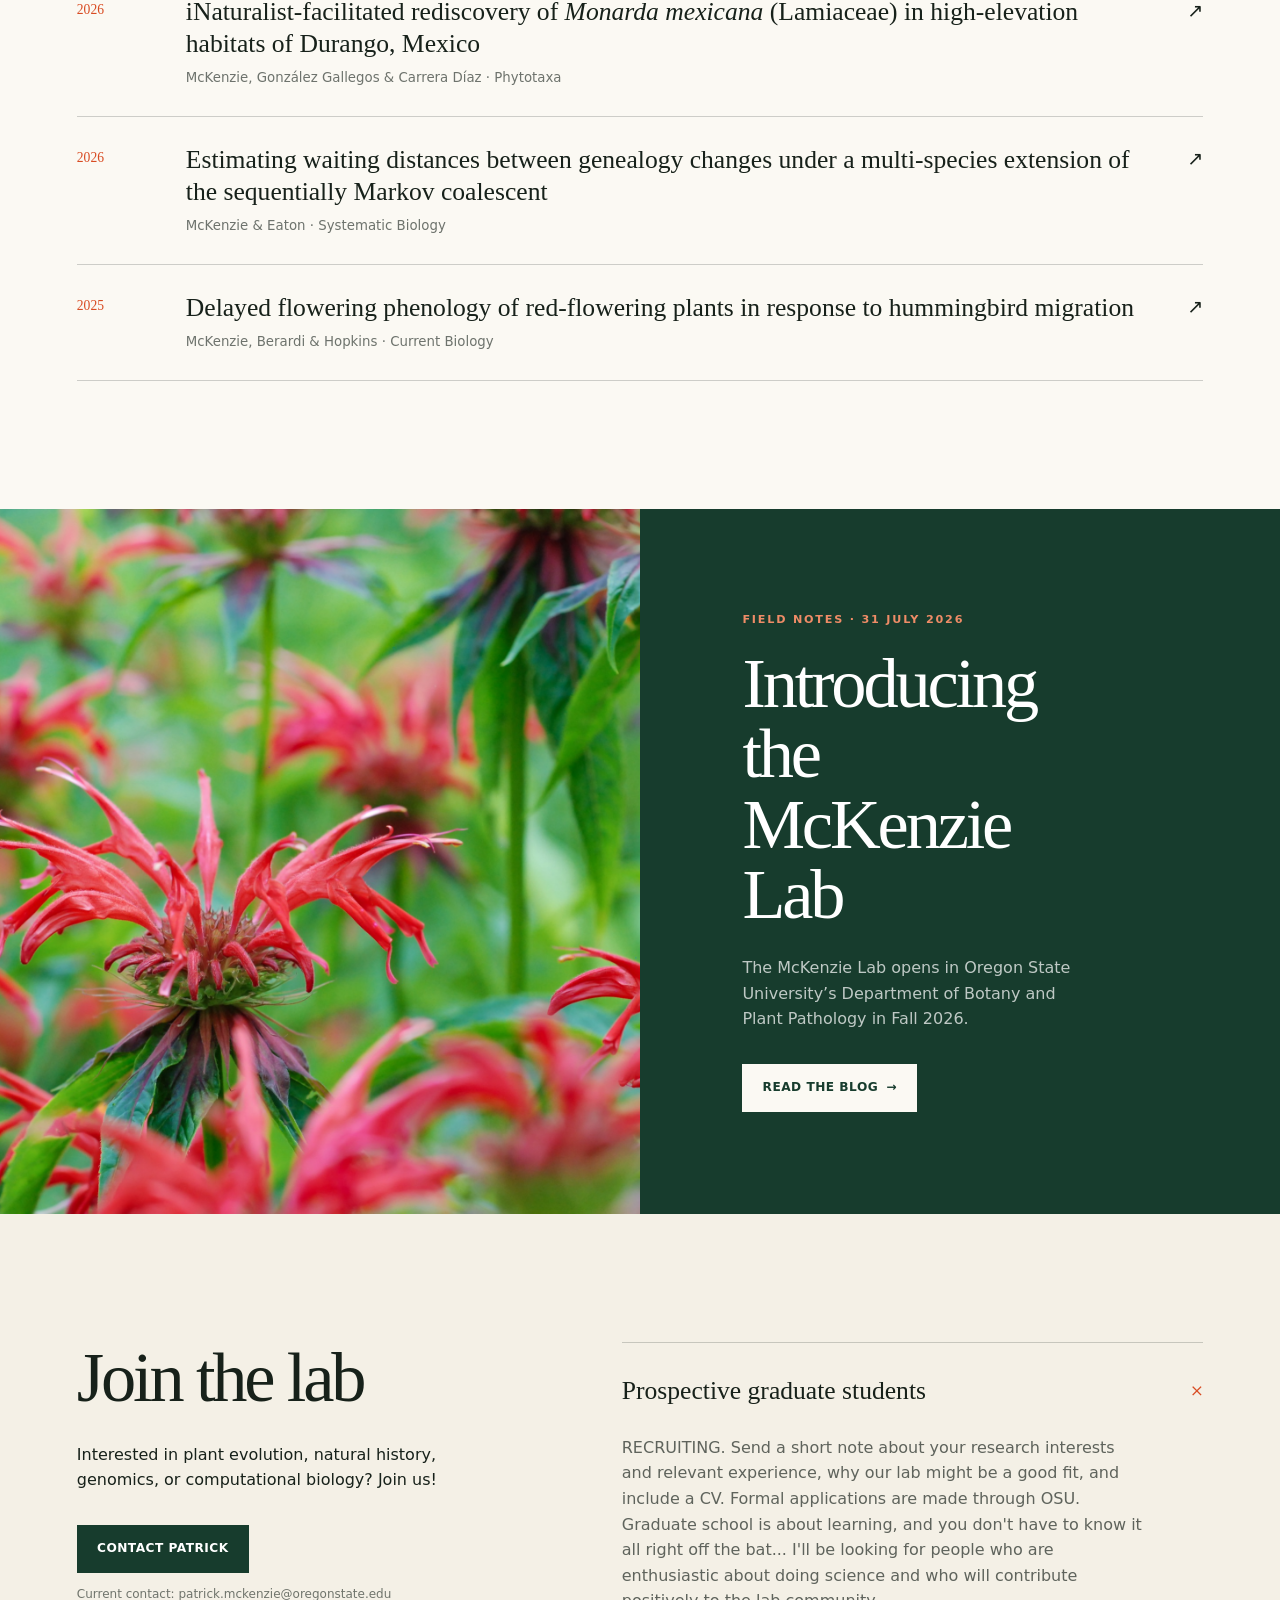
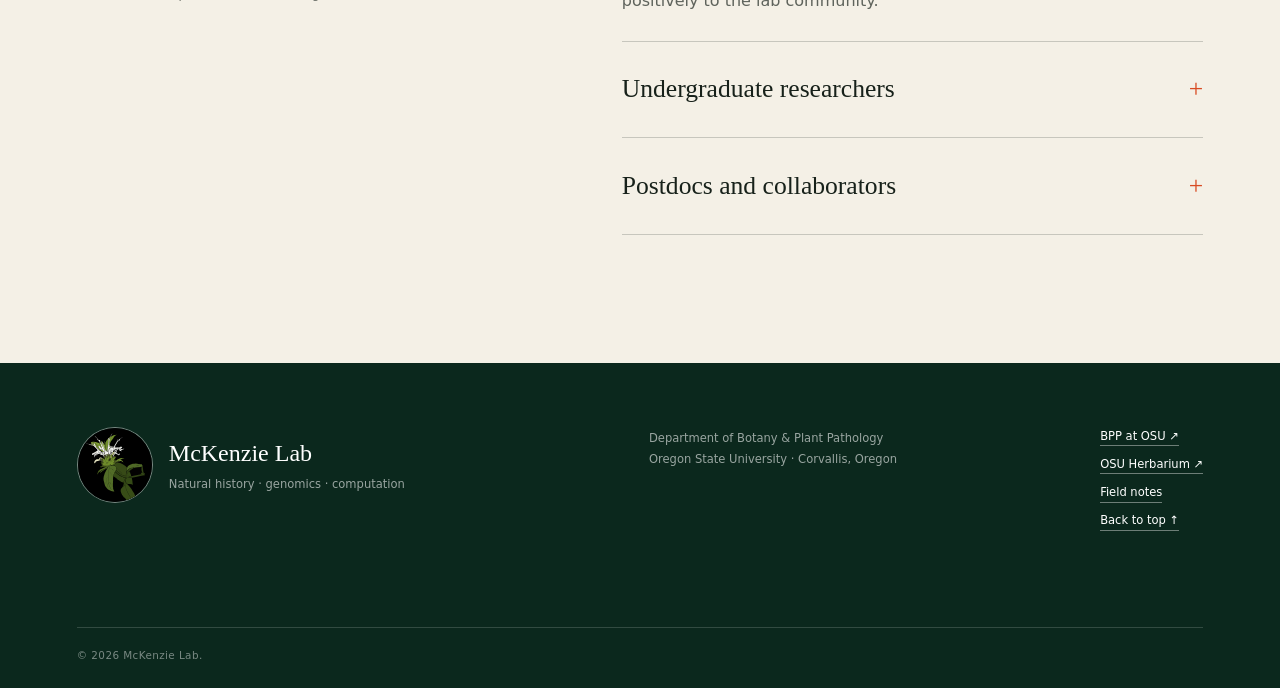
==== commit 2c2f5129: "added separate pages for research and herbarium" ====
--- a/index.html
+++ b/index.html
@@ -34,8 +34,9 @@
         <span class="menu-toggle-lines" aria-hidden="true"><i></i><i></i></span>
       </button>
       <nav class="site-nav" id="site-nav" aria-label="Main navigation">
-        <a href="#research">Research</a>
+        <a href="research/">Research</a>
         <a href="people/">People</a>
+        <a href="herbarium/">Herbarium</a>
         <a href="#publications">Publications</a>
         <a href="blog/">Field notes</a>
         <a class="nav-join" href="#join">Join us</a>
@@ -47,7 +48,7 @@
         <div class="hero-copy" data-reveal>
           <h1 id="hero-title">What generates plant diversity?</h1>
           <div class="hero-actions">
-            <a class="button button-primary" href="#research">Research</a>
+            <a class="button button-primary" href="research/">Research</a>
             <a class="text-link" href="#join">Join the lab <span aria-hidden="true">→</span></a>
           </div>
         </div>
--- a/styles.css
+++ b/styles.css
@@ -228,6 +228,82 @@
 .future-team-grid span { color: var(--orange); font-family: var(--serif); font-size: 2rem; }
 .future-team-grid h2, .future-team-grid h3 { margin: 1.8rem 0 .6rem; font-family: var(--serif); font-size: 1.4rem; font-weight: 400; }
 .future-team-grid p { color: rgba(23,33,26,.7); font-size: .85rem; }
+
+.interior-hero {
+  max-width: var(--max);
+  margin: 0 auto;
+  padding: clamp(4rem, 9vw, 8.5rem) clamp(1.25rem, 6vw, 6rem) clamp(4rem, 7vw, 7rem);
+  display: grid;
+  grid-template-columns: minmax(0, .9fr) minmax(360px, 1.1fr);
+  gap: clamp(3rem, 8vw, 9rem);
+  align-items: end;
+}
+.interior-hero h1 {
+  margin: 0;
+  font-family: var(--serif);
+  font-size: clamp(3.8rem, 7vw, 7.5rem);
+  font-weight: 400;
+  letter-spacing: -.055em;
+  line-height: .92;
+}
+.interior-hero-copy > p:last-child { max-width: 650px; margin: 2rem 0 0; font-size: clamp(1rem, 1.4vw, 1.2rem); }
+.interior-hero figure { margin: 0; }
+.interior-hero figure img { width: 100%; height: min(58vh, 650px); object-fit: cover; }
+.interior-hero figcaption, .feature-image figcaption, .research-figure figcaption { margin-top: .65rem; color: rgba(23,33,26,.64); font-family: var(--serif); font-size: .78rem; }
+
+.research-detail { background: var(--paper-bright); }
+.research-detail-inner, .collection-inner { max-width: var(--max); margin: 0 auto; }
+.research-topic {
+  padding: clamp(4rem, 8vw, 8rem) 0;
+  display: grid;
+  grid-template-columns: minmax(250px, .7fr) minmax(0, 1.3fr);
+  gap: clamp(3rem, 9vw, 10rem);
+  border-top: 1px solid var(--line);
+}
+.research-topic:first-child { padding-top: 0; border-top: 0; }
+.topic-heading { position: sticky; top: 145px; align-self: start; }
+.topic-number { color: var(--orange); font-family: var(--serif); font-size: .9rem; font-style: italic; }
+.research-topic h2, .collection-section h2, .collection-inner h2 {
+  margin: 1rem 0 0;
+  font-family: var(--serif);
+  font-size: clamp(2.4rem, 4.4vw, 4.8rem);
+  font-weight: 400;
+  letter-spacing: -.04em;
+  line-height: 1;
+}
+.topic-copy > p:first-child { margin-top: 0; font-size: clamp(1.1rem, 1.8vw, 1.42rem); line-height: 1.65; }
+.topic-copy h3 { margin: 3rem 0 1rem; font-family: var(--serif); font-size: clamp(1.6rem, 2.5vw, 2.4rem); font-weight: 400; }
+.topic-copy p { max-width: 780px; }
+.research-figure { margin: 2.5rem 0 0; }
+.research-figure img { width: 100%; max-height: 560px; object-fit: cover; }
+.research-system { margin-top: 2.8rem; display: grid; grid-template-columns: minmax(0, .82fr) minmax(280px, 1.18fr); gap: clamp(1.5rem, 4vw, 3.5rem); align-items: center; }
+.research-system + .research-system { padding-top: 2.8rem; border-top: 1px solid var(--line); }
+.research-system h3 { margin-top: 0; }
+.research-system-figure { margin: 0; min-width: 0; }
+.research-system-figure img { width: 100%; height: 360px; object-fit: cover; object-position: 65% center; }
+.research-system-figure figcaption { margin-top: .65rem; color: rgba(23,33,26,.64); font-family: var(--serif); font-size: .78rem; }
+.research-more { margin-top: 2.8rem; padding-top: 2.8rem; border-top: 1px solid var(--line); }
+.research-more h3 { margin-top: 0; }
+.research-more p { margin-bottom: 0; }
+.topic-links { margin-top: 2rem; display: flex; flex-wrap: wrap; gap: 1.2rem; }
+
+.herbarium-intro { background: var(--forest); color: white; }
+.collection-inner { display: grid; grid-template-columns: .85fr 1.15fr; gap: clamp(3rem, 9vw, 10rem); }
+.collection-section h2 { margin-top: 0; }
+.collection-copy > p:first-child { margin-top: 0; font-size: clamp(1.08rem, 1.7vw, 1.32rem); }
+.collection-copy p { color: rgba(255,255,255,.72); }
+.collection-copy .button { margin-top: 1.2rem; }
+.herbarium-uses { background: #dce5d6; }
+.use-grid { max-width: var(--max); margin: 3.5rem auto 0; display: grid; grid-template-columns: repeat(3, 1fr); border-top: 1px solid var(--line); }
+.use-grid article { padding: 2.2rem 2.2rem 0 0; }
+.use-grid article + article { padding-left: 2.2rem; border-left: 1px solid var(--line); }
+.use-grid span { color: var(--orange); font-family: var(--serif); font-style: italic; }
+.use-grid h3 { margin: 1.4rem 0 .8rem; font-family: var(--serif); font-size: 1.7rem; font-weight: 400; }
+.use-grid p { color: rgba(23,33,26,.7); }
+.herbarium-note { max-width: var(--max); margin: 0 auto; display: grid; grid-template-columns: 1.1fr .9fr; gap: clamp(3rem, 8vw, 8rem); align-items: center; }
+.feature-image { margin: 0; }
+.feature-image img { width: 100%; max-height: 700px; object-fit: cover; }
+.herbarium-note h2 { margin: 0 0 1.5rem; font-family: var(--serif); font-size: clamp(2.5rem, 4.5vw, 5rem); font-weight: 400; letter-spacing: -.04em; line-height: 1; }
 
 .publications { background: var(--paper-bright); }
 .publication-list { max-width: var(--max); margin: 0 auto; border-top: 1px solid var(--line); }
@@ -297,6 +373,8 @@
   .profile { grid-template-columns: .8fr 1.2fr; }
   .profile-photo { min-height: 540px; }
   .notes-copy { padding-right: 0; }
+  .interior-hero, .research-topic, .collection-inner, .herbarium-note { grid-template-columns: 1fr; }
+  .topic-heading { position: static; }
 }
 
 @media (max-width: 680px) {
@@ -326,6 +404,12 @@
   .notes-copy { padding: 4rem 1.25rem; }
   .site-footer { grid-template-columns: 1fr; }
   .footer-bottom { margin-top: 0; }
+  .interior-hero { padding-top: 3.5rem; }
+  .interior-hero figure img { height: 56vh; min-height: 430px; }
+  .research-system, .use-grid { grid-template-columns: 1fr; }
+  .research-system-figure img { height: 330px; }
+  .use-grid article { padding: 1.8rem 0; border-bottom: 1px solid var(--line); }
+  .use-grid article + article { padding-left: 0; border-left: 0; }
 }
 
 @media (prefers-reduced-motion: reduce) {
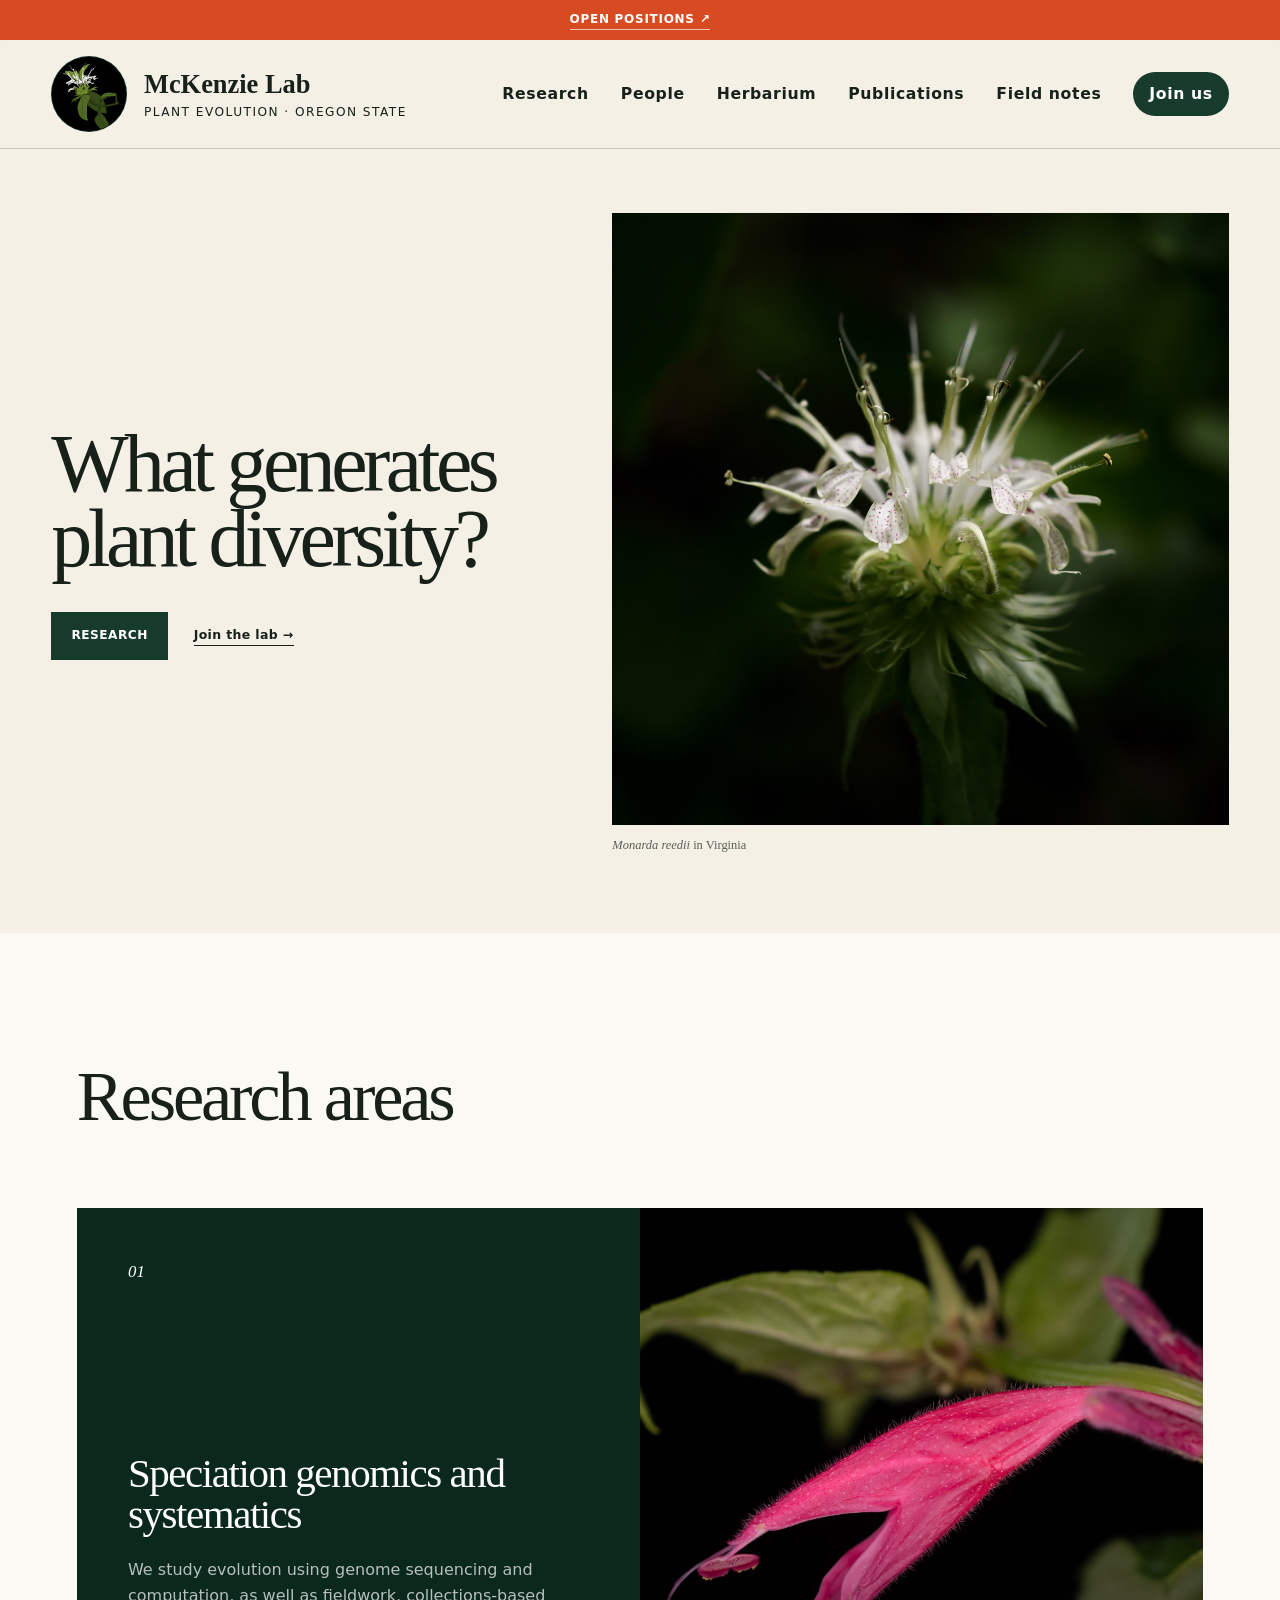
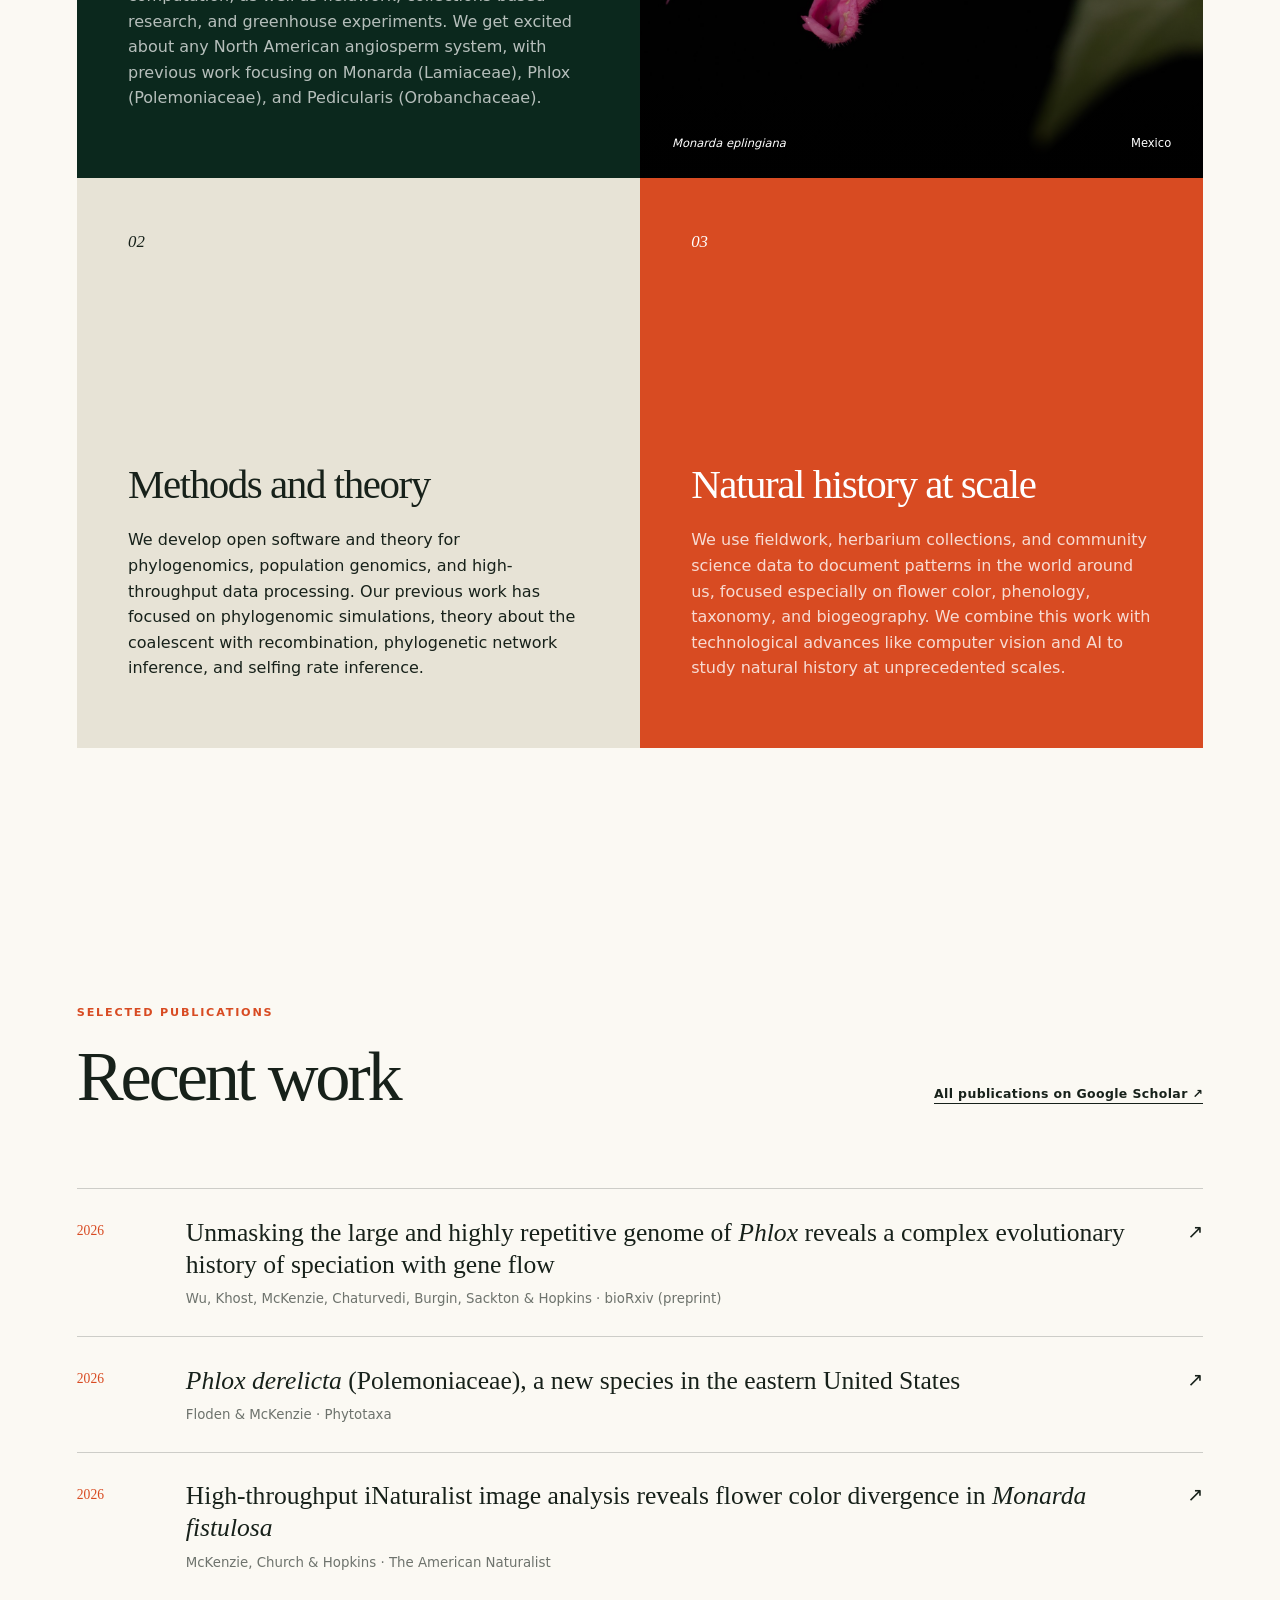
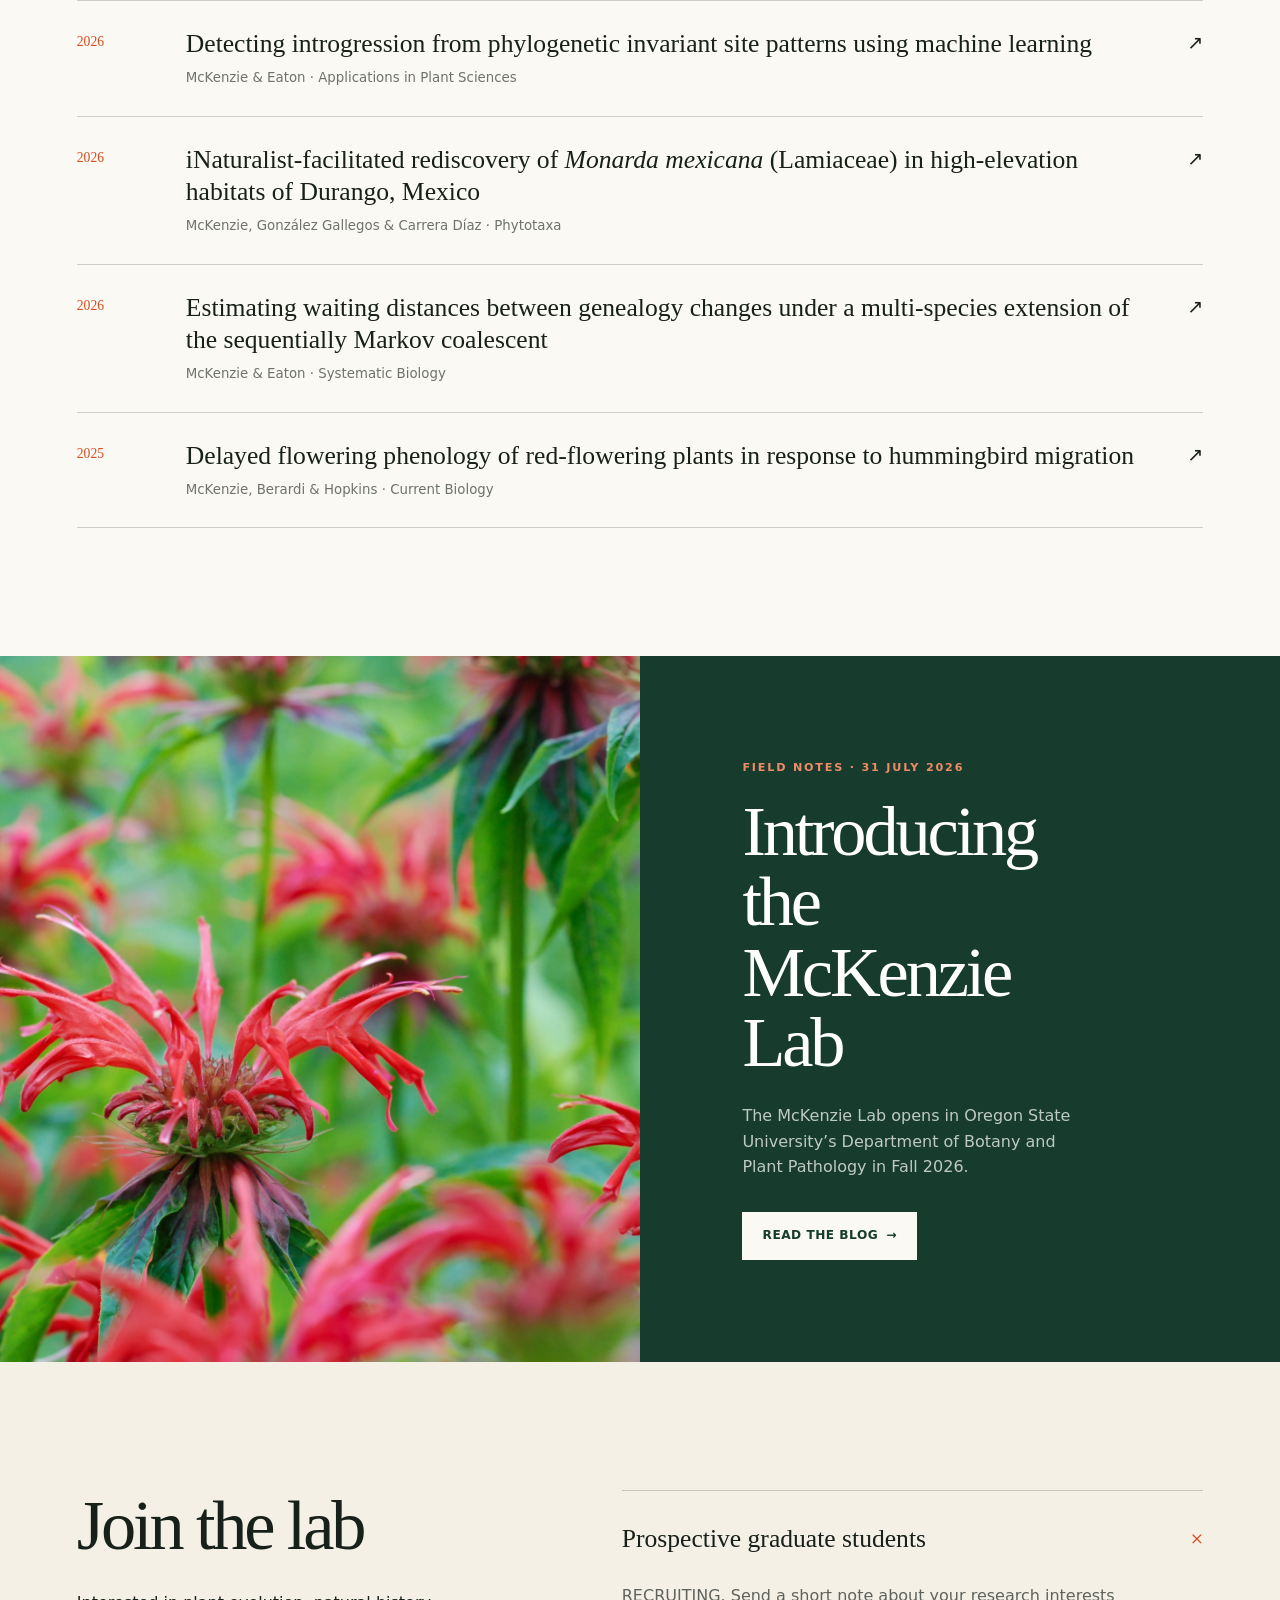
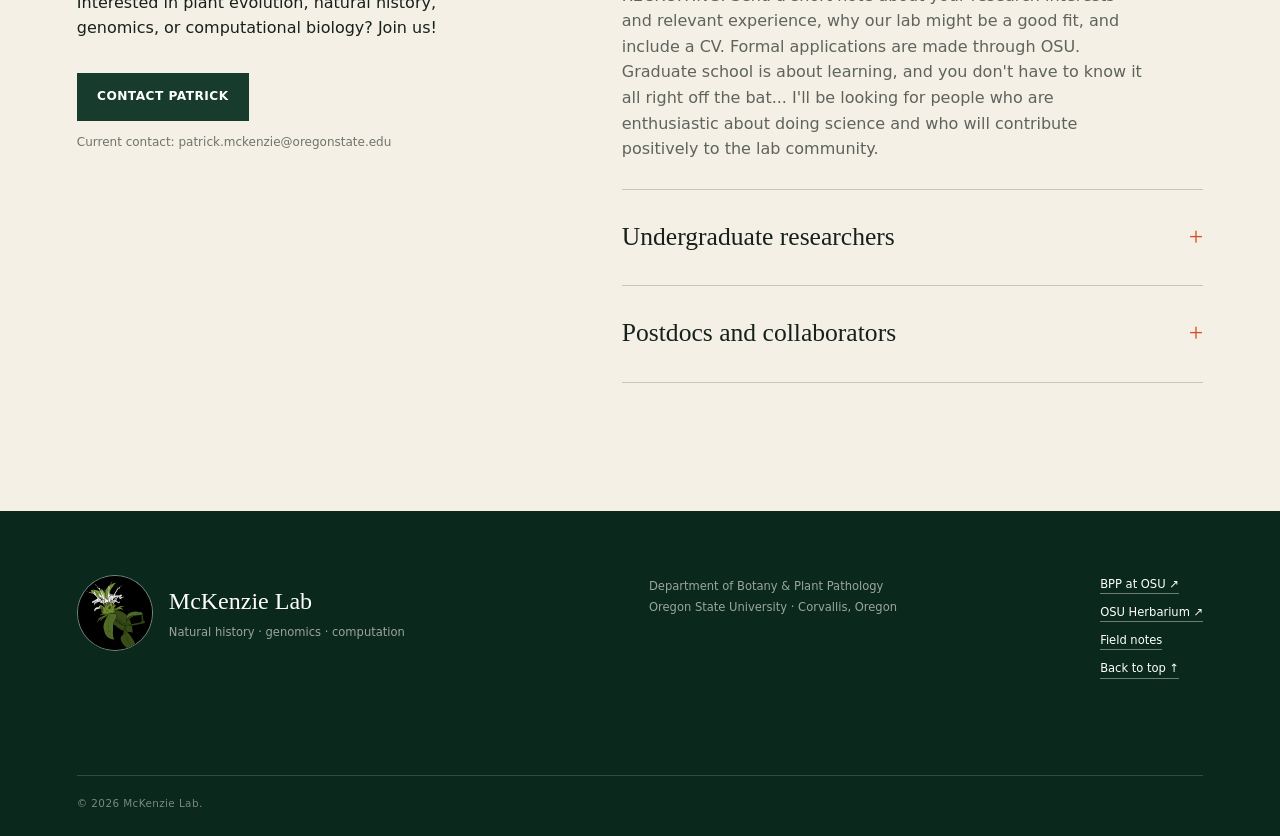
==== commit 71eb49d0: "banner edit, and added new pub" ====
--- a/index.html
+++ b/index.html
@@ -13,14 +13,13 @@
     <meta property="og:image" content="https://mckenzie-lab.github.io/lab-website/assets/images/mckenzie-lab-logo.jpg" />
     <title>McKenzie Lab | Plant Evolution at Oregon State</title>
     <link rel="icon" type="image/svg+xml" href="assets/images/monarda-brevis-cartoon-favicon.svg?v=7" />
-    <link rel="stylesheet" href="styles.css?v=9" />
+    <link rel="stylesheet" href="styles.css?v=10" />
     <script src="script.js" defer></script>
   </head>
   <body>
     <a class="skip-link" href="#main-content">Skip to content</a>
 
     <div class="announcement">
-      <p><span>Coming Fall 2026!</span> Oregon State University</p>
       <a href="#join">Open positions <span aria-hidden="true">↗</span></a>
     </div>
 
@@ -136,6 +135,11 @@
           <a class="text-link" href="https://scholar.google.com/citations?hl=en&user=xCg6H0sAAAAJ&view_op=list_works&sortby=pubdate" target="_blank" rel="noreferrer">All publications on Google Scholar <span aria-hidden="true">↗</span></a>
         </div>
         <div class="publication-list">
+          <a class="publication" href="https://www.biorxiv.org/content/10.64898/2026.09.01.748350v1.abstract" target="_blank" rel="noreferrer" data-reveal>
+            <span class="pub-year">2026</span>
+            <span class="pub-main"><strong>Unmasking the large and highly repetitive genome of <i>Phlox</i> reveals a complex evolutionary history of speciation with gene flow</strong><small>Wu, Khost, McKenzie, Chaturvedi, Burgin, Sackton &amp; Hopkins · bioRxiv (preprint)</small></span>
+            <span class="pub-arrow" aria-hidden="true">↗</span>
+          </a>
           <a class="publication" href="https://doi.org/10.11646/phytotaxa.765.2.8" target="_blank" rel="noreferrer" data-reveal>
             <span class="pub-year">2026</span>
             <span class="pub-main"><strong><i>Phlox derelicta</i> (Polemoniaceae), a new species in the eastern United States</strong><small>Floden &amp; McKenzie · Phytotaxa</small></span>
--- a/styles.css
+++ b/styles.css
@@ -55,8 +55,6 @@
   letter-spacing: 0.06em;
   text-transform: uppercase;
 }
-.announcement p { margin: 0; }
-.announcement p span { font-weight: 800; margin-right: 0.7rem; }
 .announcement a { font-weight: 700; text-decoration: none; border-bottom: 1px solid rgba(255,255,255,.65); }
 
 .site-header {
@@ -211,6 +209,7 @@
 .people-heading { max-width: 780px; margin: 0 auto clamp(3rem, 7vw, 7rem); text-align: center; }
 .people-heading p:last-child { max-width: 680px; margin: 1.8rem auto 0; }
 .profile { max-width: 1120px; margin: 0 auto; display: grid; grid-template-columns: minmax(280px, .78fr) 1.22fr; background: var(--paper-bright); }
+.profile + .profile { margin-top: 4rem; }
 .profile-photo { min-height: 620px; overflow: hidden; }
 .profile-photo img { width: 100%; height: 100%; object-fit: cover; object-position: 58% center; }
 .profile-copy { padding: clamp(2rem, 5vw, 5.5rem); align-self: center; }
@@ -222,7 +221,7 @@
 .profile-links a { font-size: .72rem; font-weight: 800; text-decoration: none; border-bottom: 1px solid currentColor; }
 .future-team { max-width: 1120px; margin: 4rem auto 0; }
 .future-team-label { font-size: .68rem; font-weight: 800; letter-spacing: .14em; text-transform: uppercase; }
-.future-team-grid { display: grid; grid-template-columns: repeat(3, 1fr); border-top: 1px solid var(--line); }
+.future-team-grid { display: grid; grid-template-columns: repeat(2, 1fr); border-top: 1px solid var(--line); }
 .future-team-grid > div { padding: 2rem 2rem 0 0; }
 .future-team-grid > div + div { padding-left: 2rem; border-left: 1px solid var(--line); }
 .future-team-grid span { color: var(--orange); font-family: var(--serif); font-size: 2rem; }
@@ -348,7 +347,6 @@
 :focus-visible { outline: 3px solid var(--orange-bright); outline-offset: 4px; }
 
 @media (max-width: 980px) {
-  .announcement { justify-content: space-between; }
   .site-header { min-height: 78px; }
   .wordmark-mark { width: 64px; height: 64px; }
   .wordmark-text strong { font-size: 1.4rem; }
@@ -378,8 +376,6 @@
 }
 
 @media (max-width: 680px) {
-  .announcement { display: block; text-align: center; }
-  .announcement a { display: none; }
   .site-header { min-height: 92px; }
   .wordmark-mark { width: 58px; height: 58px; }
   .wordmark-text strong { font-size: 1.3rem; }
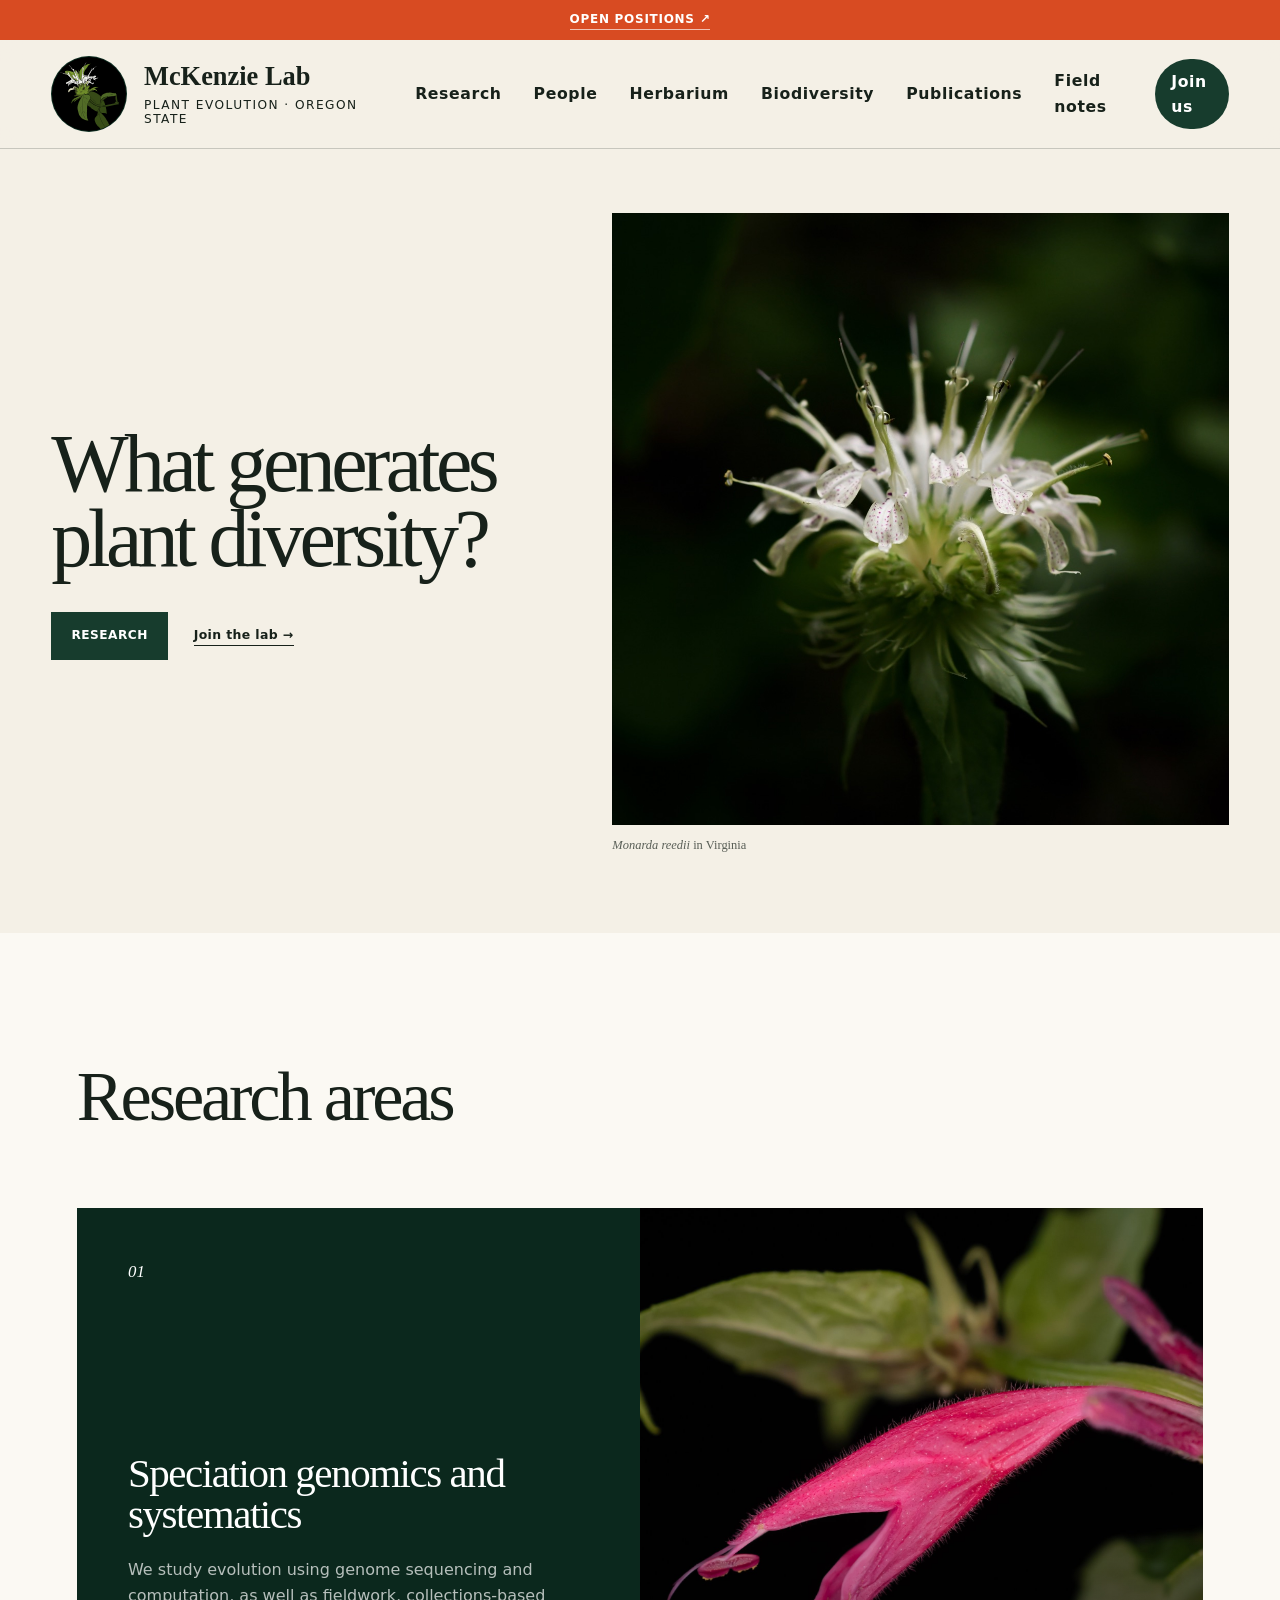
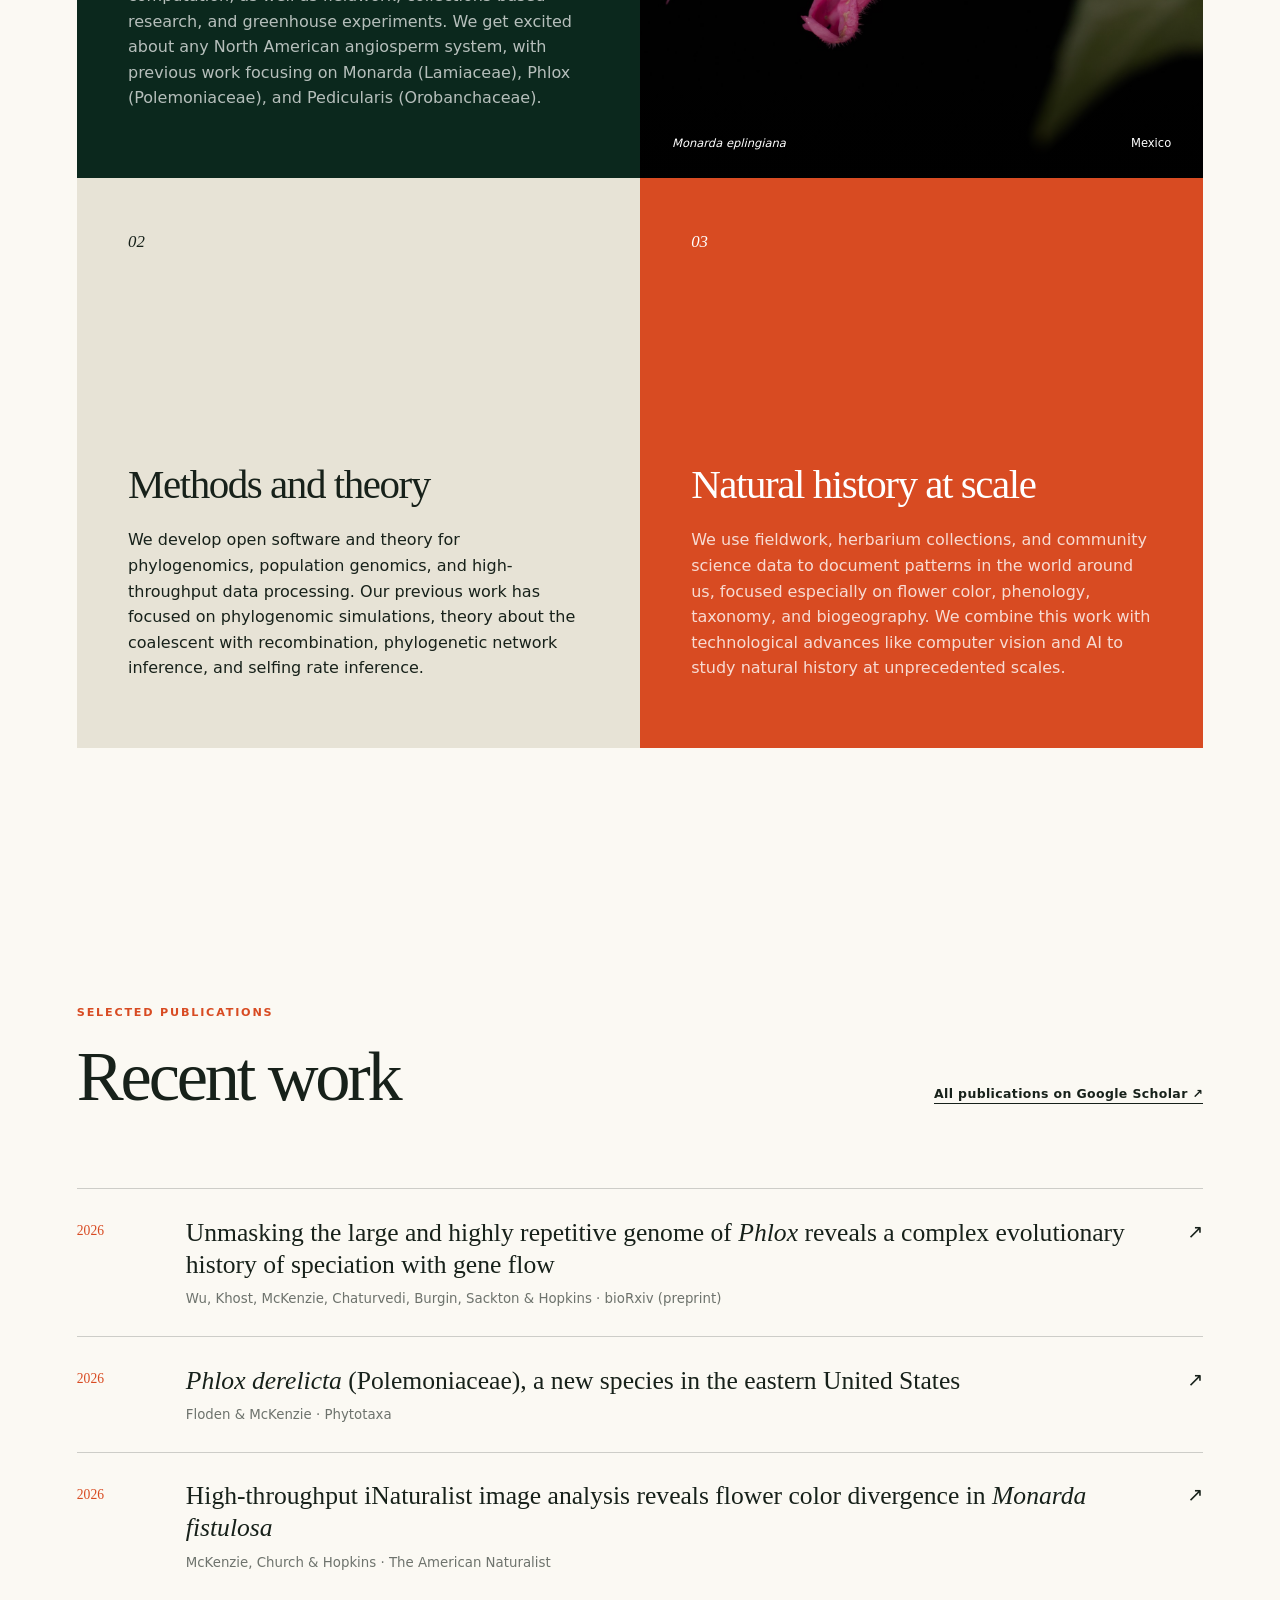
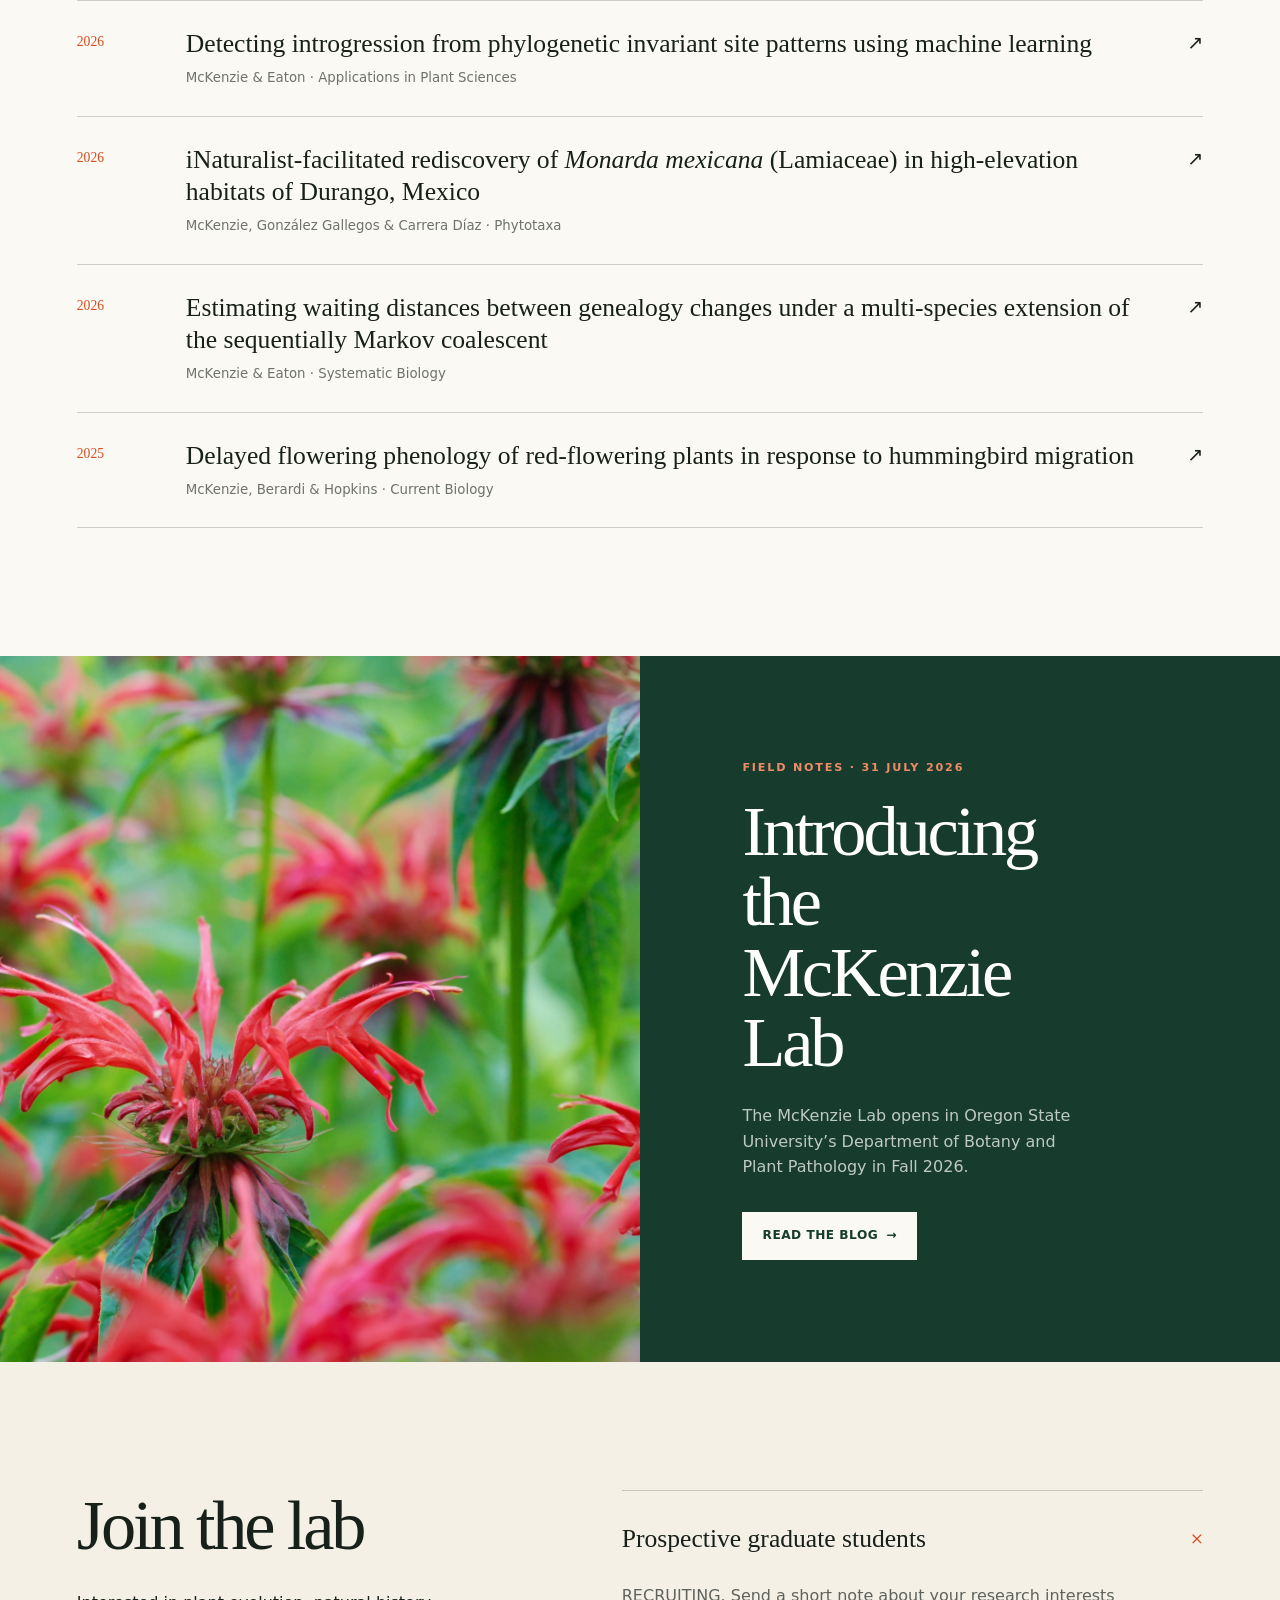
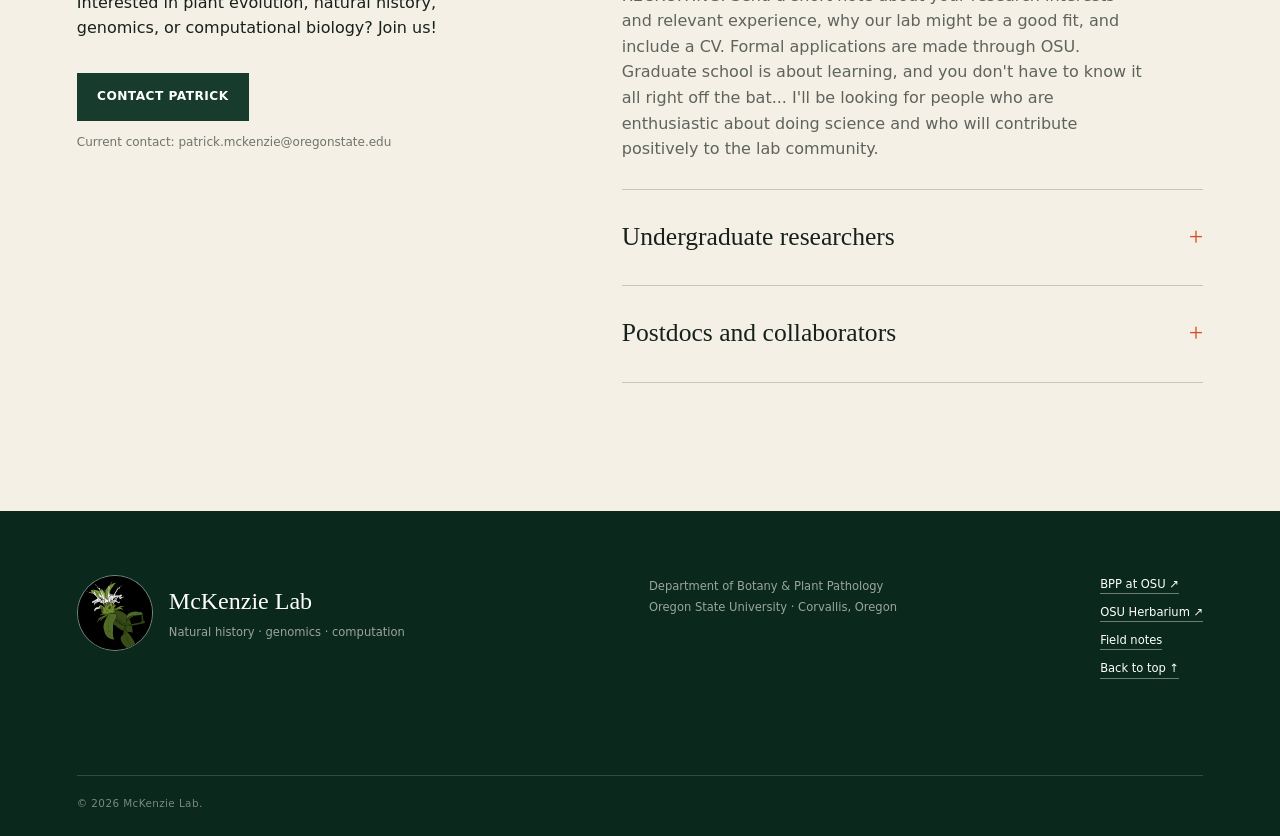
==== commit 36d2c50a: "added inat page" ====
--- a/index.html
+++ b/index.html
@@ -36,6 +36,7 @@
         <a href="research/">Research</a>
         <a href="people/">People</a>
         <a href="herbarium/">Herbarium</a>
+        <a href="biodiversity-challenge/">Biodiversity</a>
         <a href="#publications">Publications</a>
         <a href="blog/">Field notes</a>
         <a class="nav-join" href="#join">Join us</a>
--- a/styles.css
+++ b/styles.css
@@ -209,16 +209,25 @@
 .people-heading { max-width: 780px; margin: 0 auto clamp(3rem, 7vw, 7rem); text-align: center; }
 .people-heading p:last-child { max-width: 680px; margin: 1.8rem auto 0; }
 .profile { max-width: 1120px; margin: 0 auto; display: grid; grid-template-columns: minmax(280px, .78fr) 1.22fr; background: var(--paper-bright); }
-.profile + .profile { margin-top: 4rem; }
-.profile-photo { min-height: 620px; overflow: hidden; }
-.profile-photo img { width: 100%; height: 100%; object-fit: cover; object-position: 58% center; }
-.profile-copy { padding: clamp(2rem, 5vw, 5.5rem); align-self: center; }
+.profile + .profile { margin-top: 2.5rem; }
+.profile-photo { position: relative; min-height: 460px; overflow: hidden; }
+.profile-photo img { position: absolute; inset: 0; width: 100%; height: 100%; object-fit: cover; object-position: 58% center; }
+.profile-copy { padding: clamp(1.75rem, 3.5vw, 3rem); align-self: center; }
 .profile-role { color: var(--orange); font-size: .68rem; font-weight: 800; letter-spacing: .14em; text-transform: uppercase; }
-.profile-copy h2, .profile-copy h3 { margin: 0 0 1.8rem; font-family: var(--serif); font-size: clamp(2.2rem, 4vw, 4.4rem); font-weight: 400; letter-spacing: -.04em; line-height: 1; }
+.profile-copy h2, .profile-copy h3 { margin: 0 0 1.25rem; font-family: var(--serif); font-size: clamp(2rem, 3.3vw, 3.4rem); font-weight: 400; letter-spacing: -.04em; line-height: 1; }
 .profile-copy h2 span, .profile-copy h3 span { display: block; margin-top: .6rem; font-family: var(--sans); font-size: .66rem; font-weight: 600; letter-spacing: .1em; text-transform: uppercase; }
 .profile-copy > p:not(.profile-role) { color: rgba(23,33,26,.72); }
 .profile-links { margin-top: 2rem; display: flex; flex-wrap: wrap; gap: 1.3rem; }
 .profile-links a { font-size: .72rem; font-weight: 800; text-decoration: none; border-bottom: 1px solid currentColor; }
+.member-section { max-width: 1120px; margin: 3rem auto 0; }
+.member-section > h2 { margin: 0 0 1.5rem; font-family: var(--serif); font-size: clamp(1.8rem, 3vw, 2.6rem); font-weight: 400; letter-spacing: -.03em; line-height: 1.2; }
+.member-grid { display: grid; grid-template-columns: repeat(2, minmax(0, 1fr)); gap: 1.5rem; }
+.member-card { display: grid; grid-template-columns: 120px minmax(0, 1fr); gap: 1.5rem; align-items: start; padding: 1.5rem; background: var(--paper-bright); }
+.member-photo { width: 100%; height: auto; aspect-ratio: 1; object-fit: cover; }
+.member-copy { align-self: center; min-width: 0; overflow-wrap: break-word; }
+.member-copy h3 { margin: 0 0 .5rem; font-family: var(--serif); font-size: 1.7rem; font-weight: 400; letter-spacing: -.03em; line-height: 1.15; }
+.member-role { margin: 0; color: var(--forest); font-size: .82rem; line-height: 1.5; }
+.member-bio { margin: 1rem 0 0; color: rgba(23,33,26,.72); font-size: .9rem; }
 .future-team { max-width: 1120px; margin: 4rem auto 0; }
 .future-team-label { font-size: .68rem; font-weight: 800; letter-spacing: .14em; text-transform: uppercase; }
 .future-team-grid { display: grid; grid-template-columns: repeat(2, 1fr); border-top: 1px solid var(--line); }
@@ -369,7 +378,8 @@
   .section-heading { align-items: start; flex-direction: column; }
   .research-card { min-height: 500px; }
   .profile { grid-template-columns: .8fr 1.2fr; }
-  .profile-photo { min-height: 540px; }
+  .profile-photo { min-height: 400px; }
+  .member-card { grid-template-columns: 88px minmax(0, 1fr); gap: 1rem; padding: 1.25rem; }
   .notes-copy { padding-right: 0; }
   .interior-hero, .research-topic, .collection-inner, .herbarium-note { grid-template-columns: 1fr; }
   .topic-heading { position: static; }
@@ -388,7 +398,8 @@
   .research-card { min-height: 470px; }
   .approach-visual img { min-height: 480px; }
   .profile { grid-template-columns: 1fr; }
-  .profile-photo { min-height: 520px; max-height: 670px; }
+  .profile-photo { min-height: 0; height: clamp(280px, 90vw, 400px); }
+  .member-grid { grid-template-columns: 1fr; }
   .future-team-grid { grid-template-columns: 1fr; }
   .future-team-grid > div { padding: 1.8rem 0; border-bottom: 1px solid var(--line); }
   .future-team-grid > div + div { padding-left: 0; border-left: 0; }
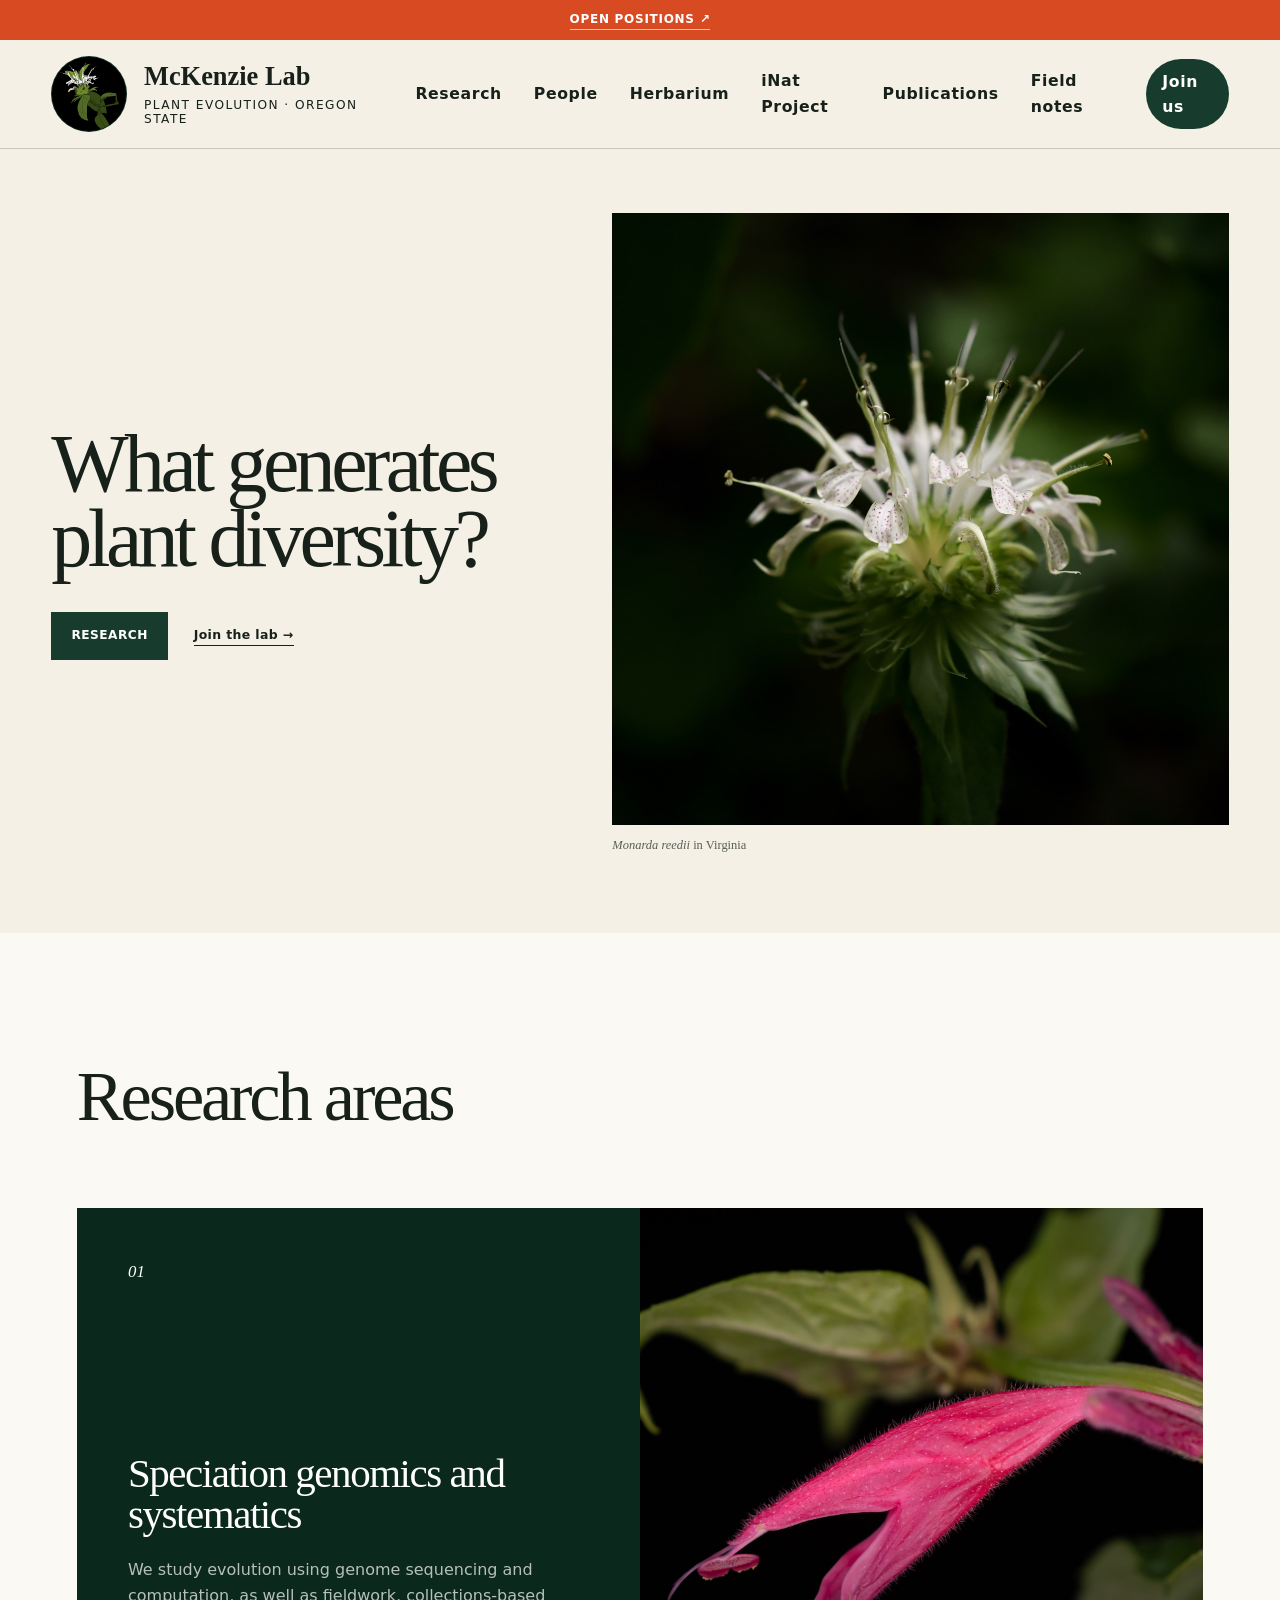
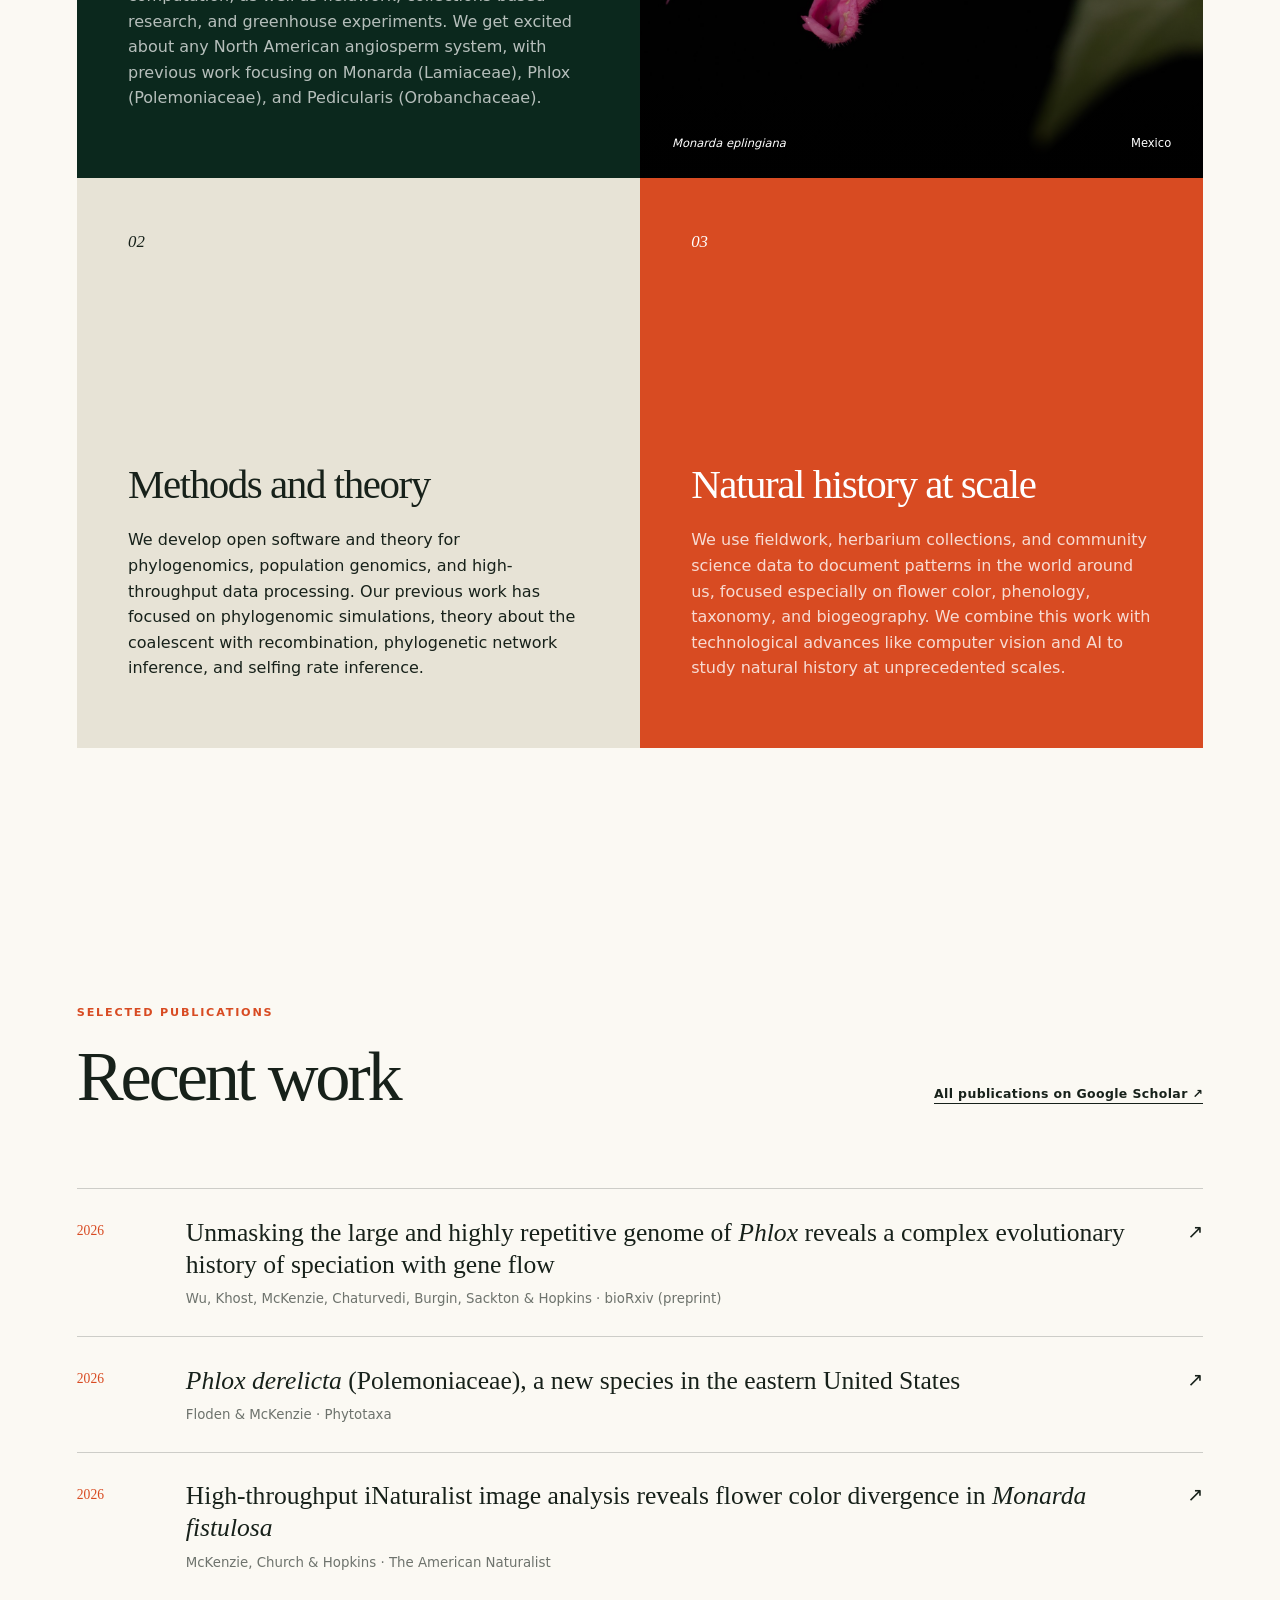
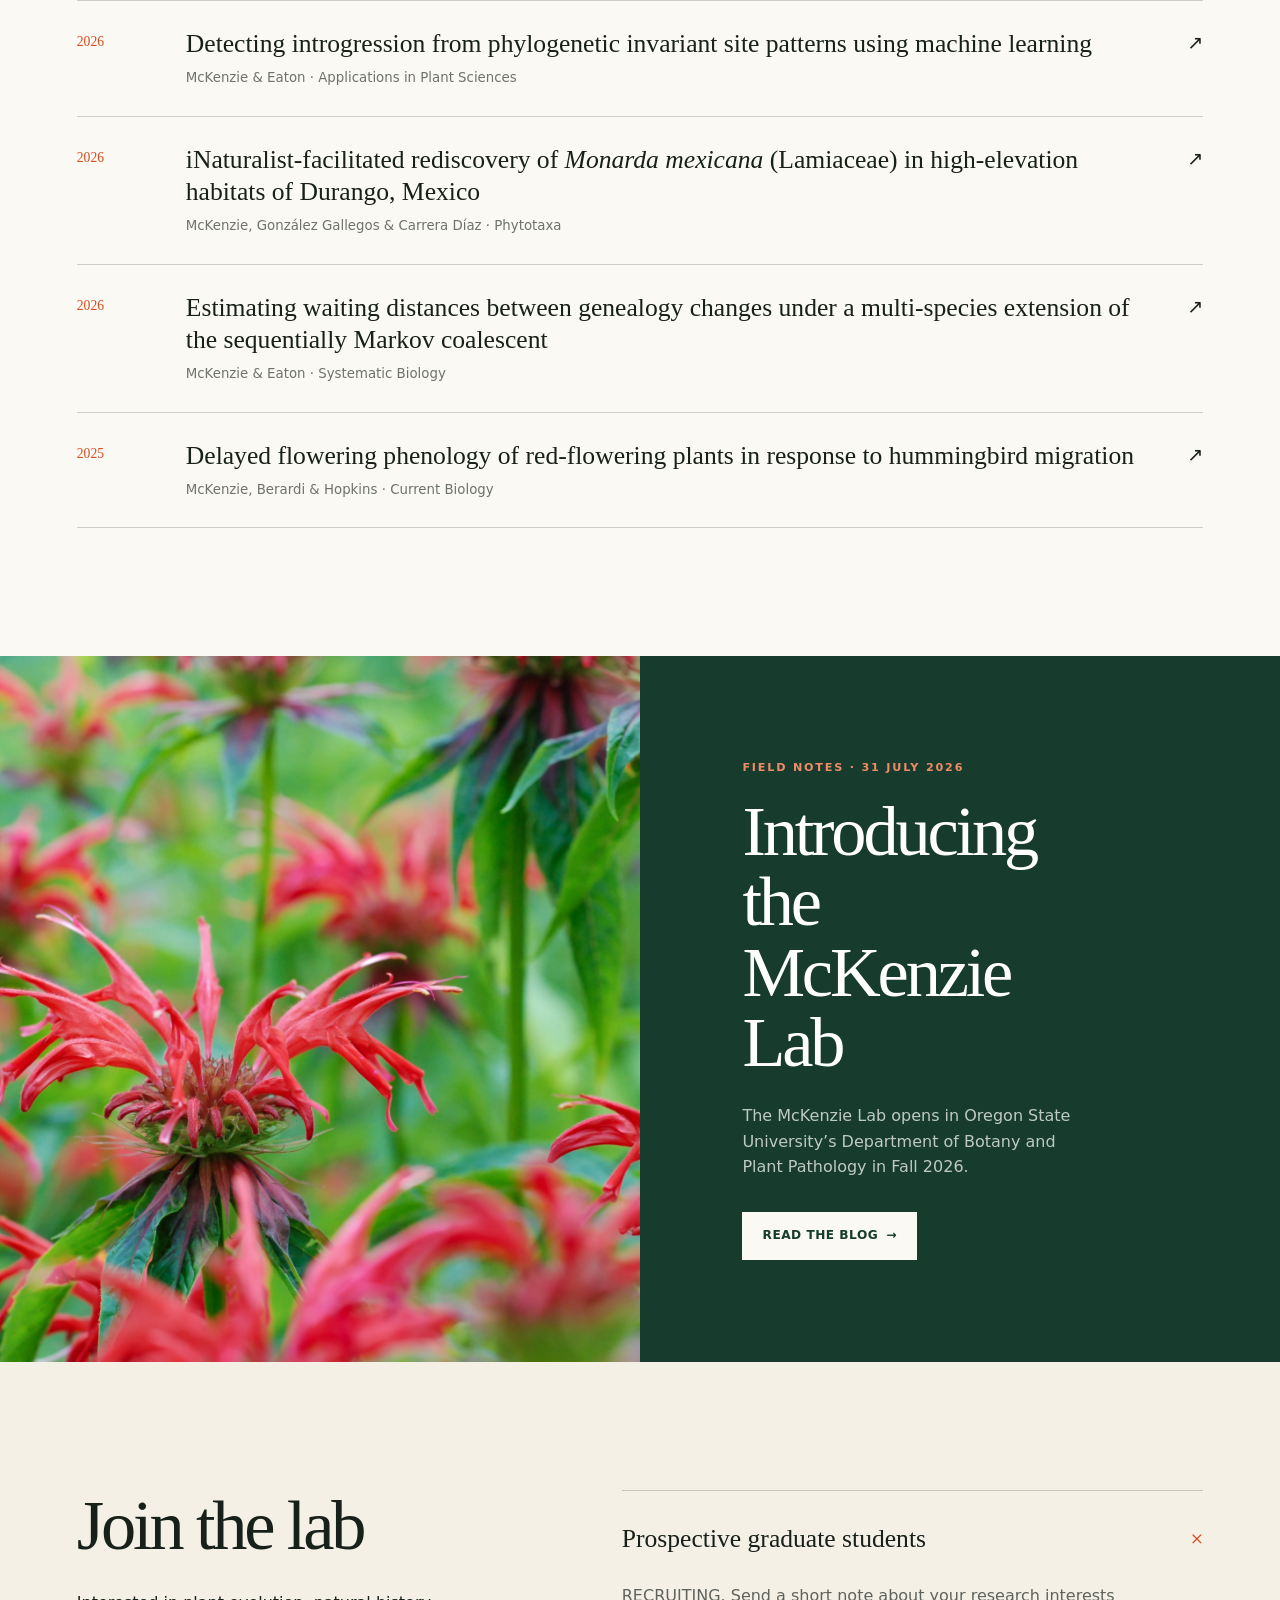
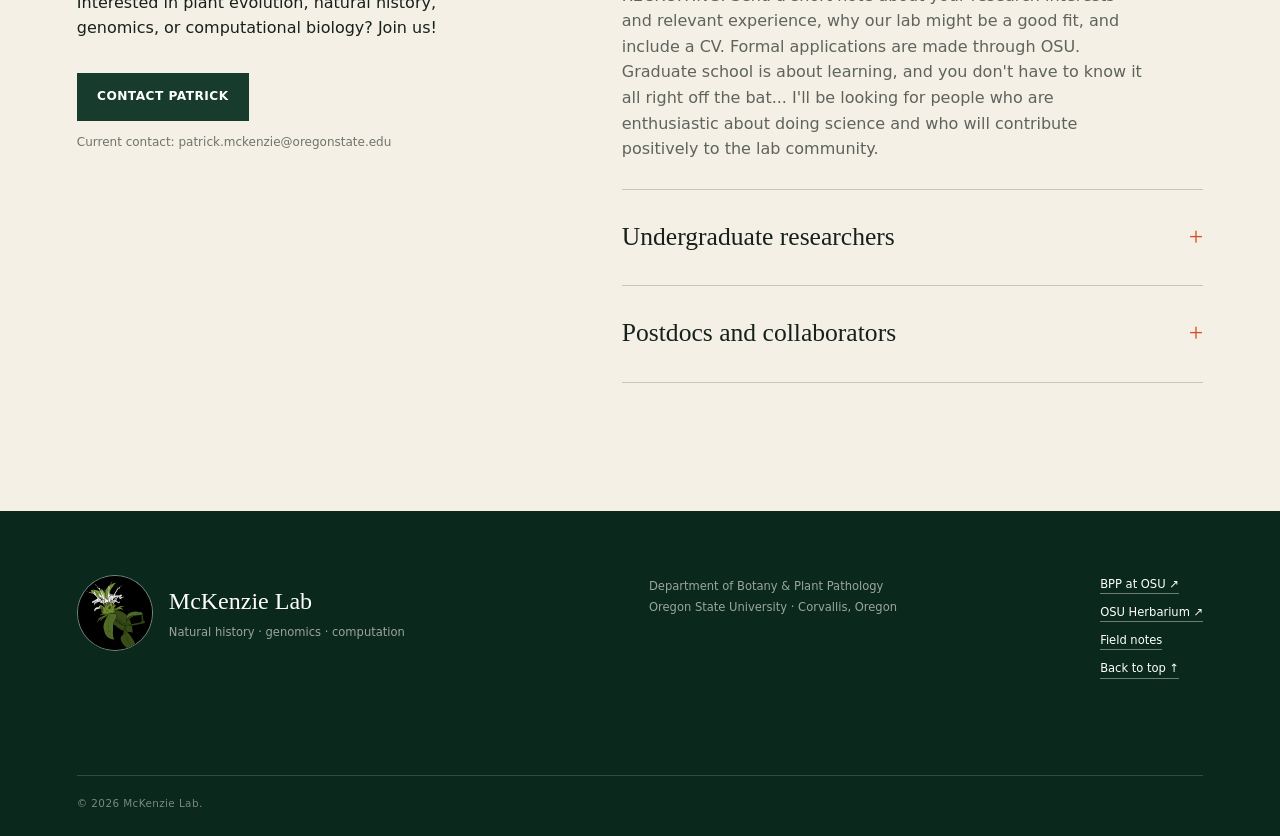
==== commit b0ec692d: "inat name update" ====
--- a/index.html
+++ b/index.html
@@ -36,7 +36,7 @@
         <a href="research/">Research</a>
         <a href="people/">People</a>
         <a href="herbarium/">Herbarium</a>
-        <a href="biodiversity-challenge/">Biodiversity</a>
+        <a href="biodiversity-challenge/">iNat Project</a>
         <a href="#publications">Publications</a>
         <a href="blog/">Field notes</a>
         <a class="nav-join" href="#join">Join us</a>
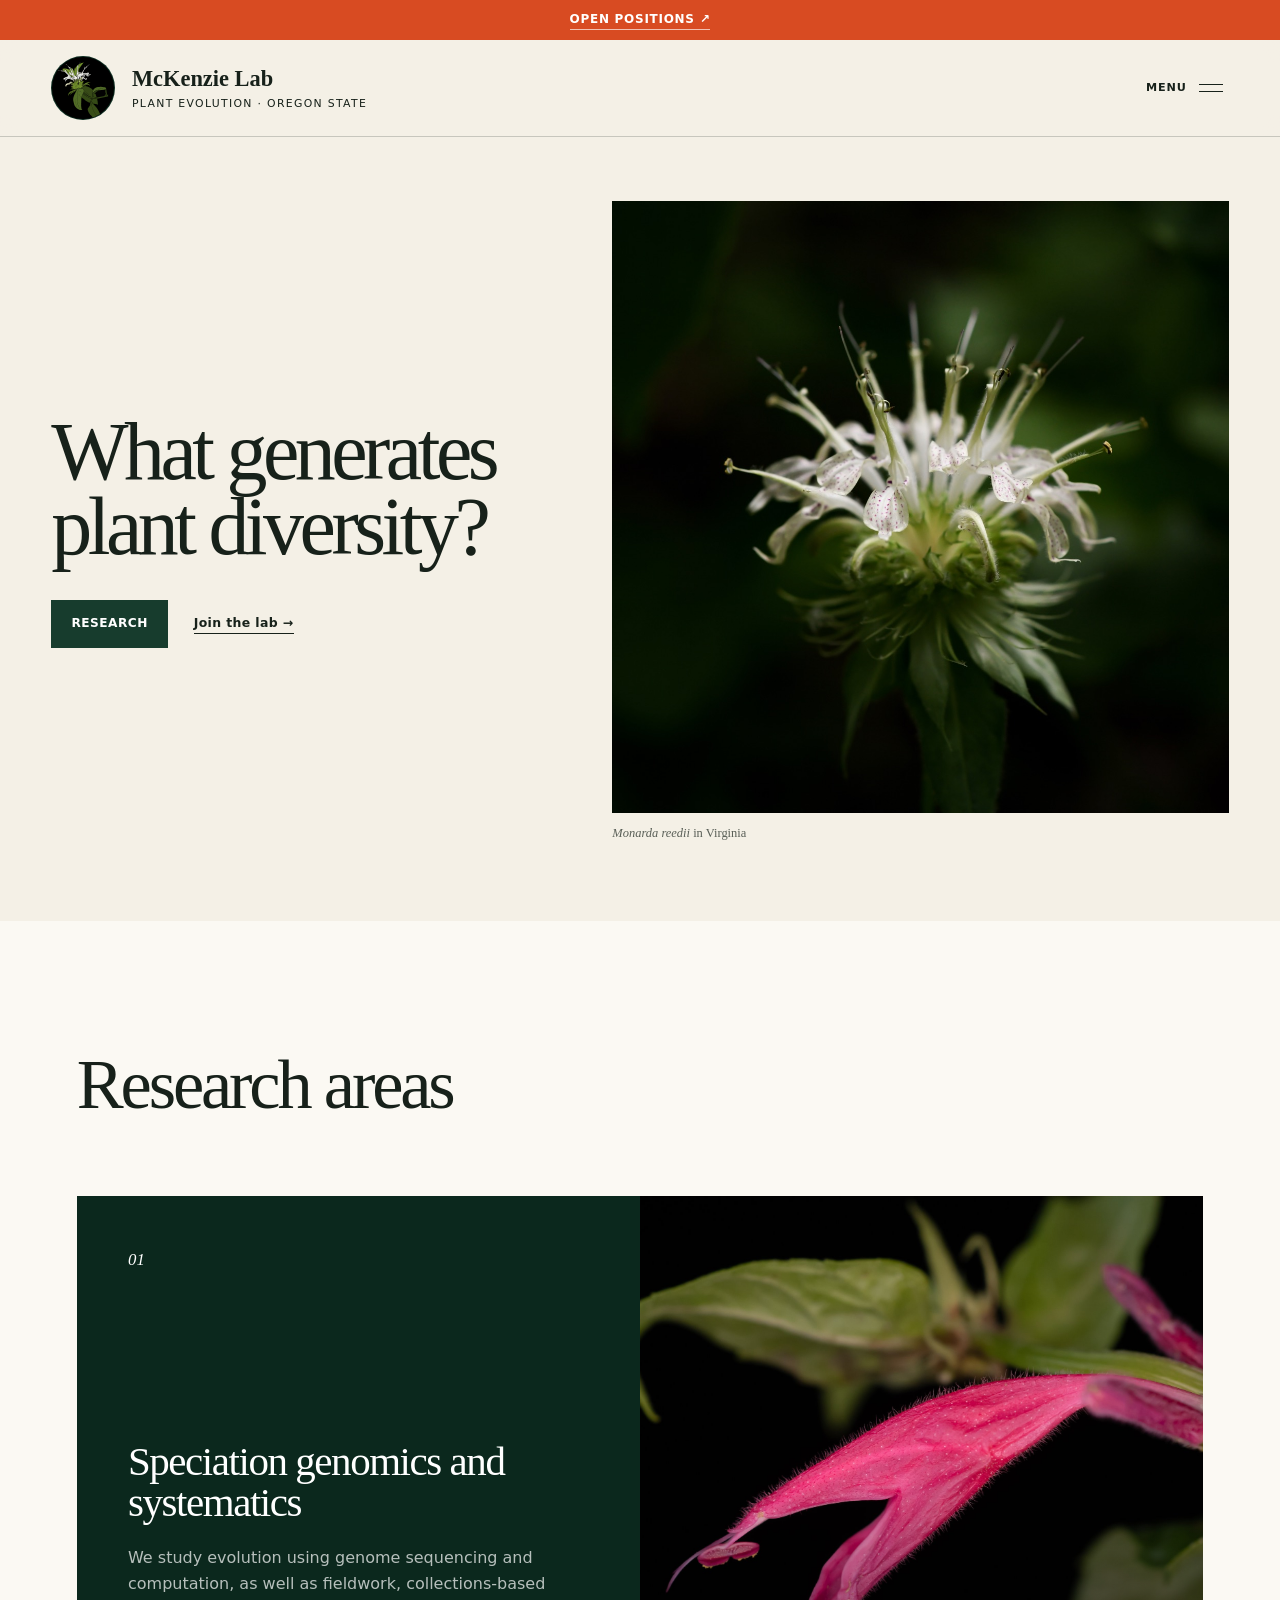
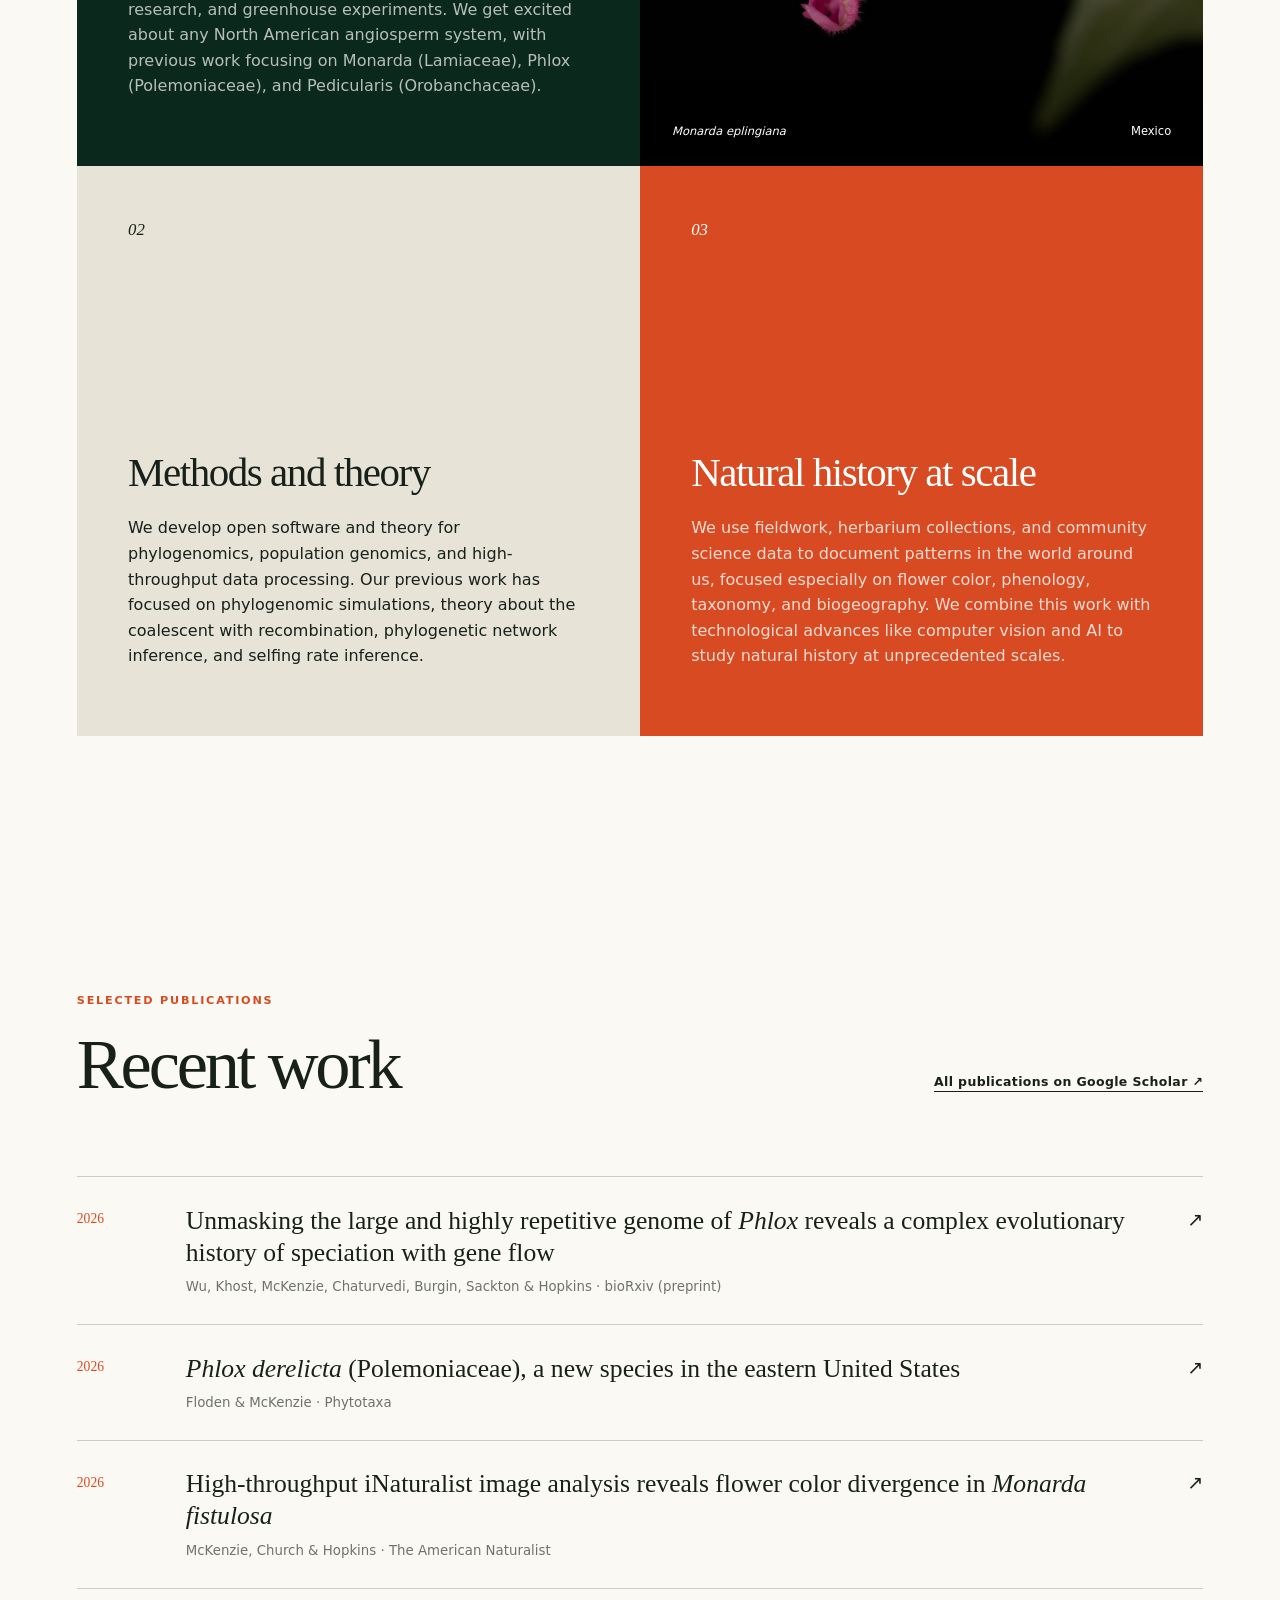
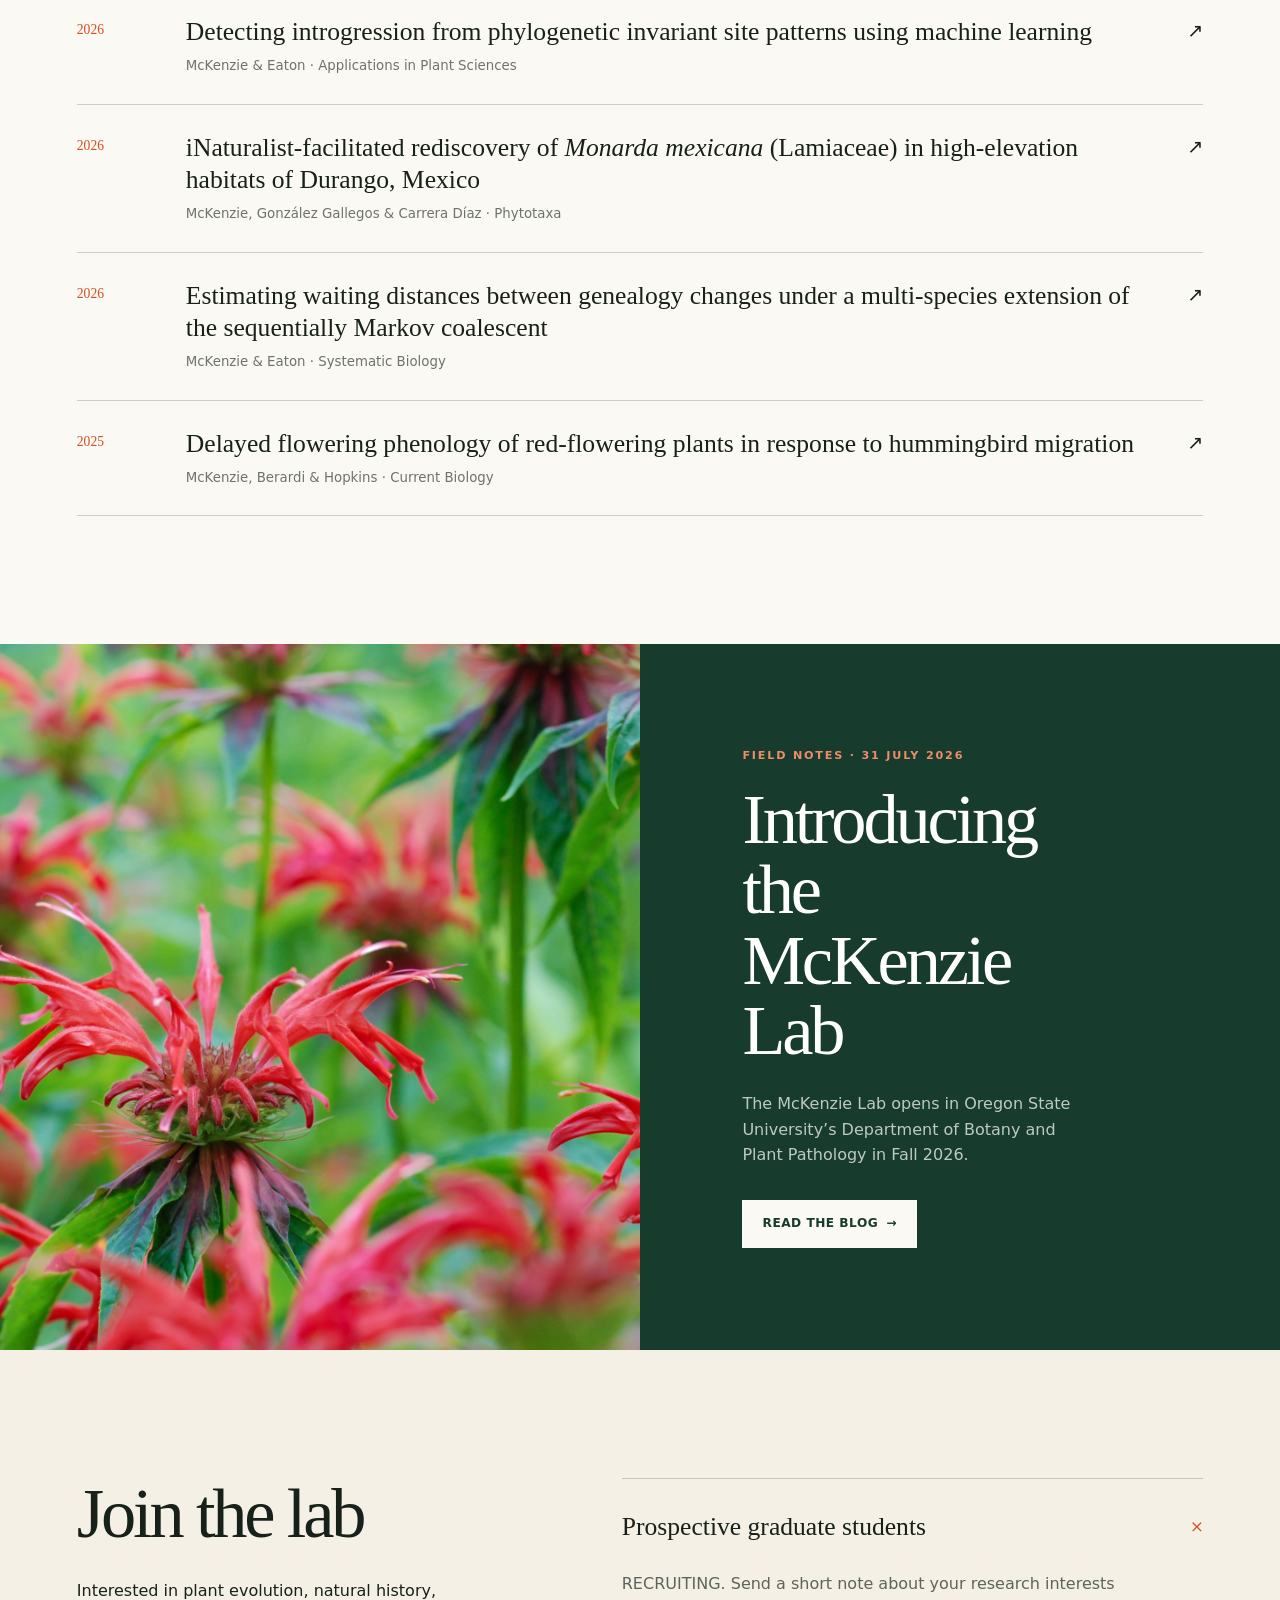
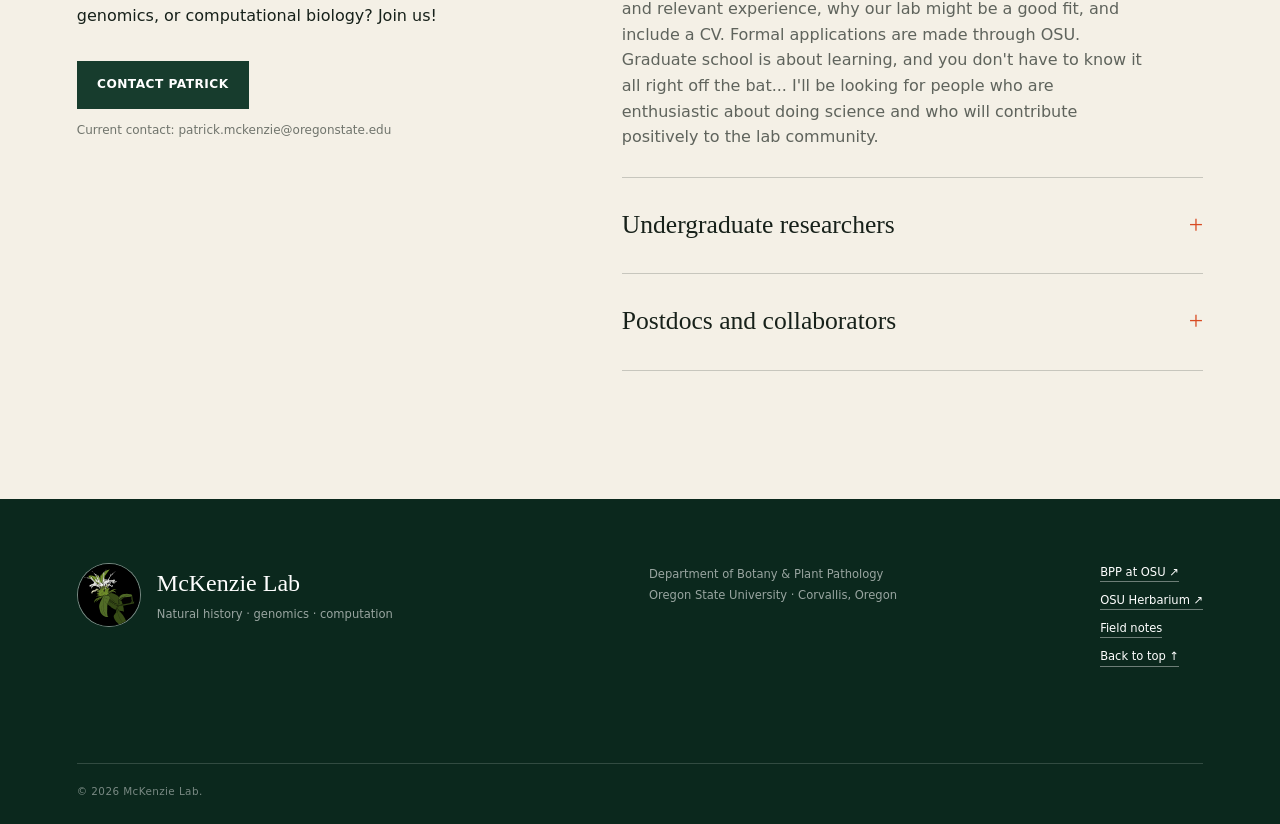
==== commit 0bc70a96: "aesthetic updates" ====
--- a/index.html
+++ b/index.html
@@ -13,7 +13,7 @@
     <meta property="og:image" content="https://mckenzie-lab.github.io/lab-website/assets/images/mckenzie-lab-logo.jpg" />
     <title>McKenzie Lab | Plant Evolution at Oregon State</title>
     <link rel="icon" type="image/svg+xml" href="assets/images/monarda-brevis-cartoon-favicon.svg?v=7" />
-    <link rel="stylesheet" href="styles.css?v=10" />
+    <link rel="stylesheet" href="styles.css?v=13" />
     <script src="script.js" defer></script>
   </head>
   <body>
@@ -36,7 +36,7 @@
         <a href="research/">Research</a>
         <a href="people/">People</a>
         <a href="herbarium/">Herbarium</a>
-        <a href="biodiversity-challenge/">iNat Project</a>
+        <a href="inat-project/">iNat Project</a>
         <a href="#publications">Publications</a>
         <a href="blog/">Field notes</a>
         <a class="nav-join" href="#join">Join us</a>
--- a/styles.css
+++ b/styles.css
@@ -91,10 +91,10 @@
   transform: scale(1.5);
 }
 .wordmark-text { display: flex; flex-direction: column; line-height: 1.2; }
-.wordmark-text strong { font-family: var(--serif); font-size: 1.65rem; font-weight: 600; }
-.wordmark-text small { margin-top: 0.28rem; font-size: 0.76rem; letter-spacing: 0.12em; text-transform: uppercase; }
+.wordmark-text strong { font-family: var(--serif); font-size: 1.65rem; font-weight: 600; white-space: nowrap; }
+.wordmark-text small { margin-top: 0.28rem; font-size: 0.76rem; letter-spacing: 0.12em; text-transform: uppercase; white-space: nowrap; }
 .site-nav { display: flex; align-items: center; gap: clamp(1.1rem, 2.5vw, 2.4rem); }
-.site-nav a { font-size: 0.98rem; font-weight: 650; letter-spacing: 0.04em; text-decoration: none; }
+.site-nav a { font-size: 0.98rem; font-weight: 650; letter-spacing: 0.04em; text-decoration: none; white-space: nowrap; }
 .site-nav a:not(.nav-join) { border-bottom: 1px solid transparent; }
 .site-nav a:not(.nav-join):hover { border-color: currentColor; }
 .nav-join { padding: 0.6rem 1rem; color: white; background: var(--forest); border-radius: 999px; }
@@ -355,7 +355,8 @@
 
 :focus-visible { outline: 3px solid var(--orange-bright); outline-offset: 4px; }
 
-@media (max-width: 980px) {
+/* The header switches to the menu button before the nav links run out of room. */
+@media (max-width: 1280px) {
   .site-header { min-height: 78px; }
   .wordmark-mark { width: 64px; height: 64px; }
   .wordmark-text strong { font-size: 1.4rem; }
@@ -370,6 +371,9 @@
   .site-nav.is-open { display: flex; }
   .site-nav a { padding: .9rem 0; font-family: var(--serif); font-size: 1.35rem; }
   .nav-join { margin-top: .7rem; padding: .8rem 1rem !important; text-align: center; font-family: var(--sans) !important; font-size: .8rem !important; }
+}
+
+@media (max-width: 980px) {
   .hero { min-height: auto; grid-template-columns: 1fr; }
   .hero h1 { max-width: 850px; }
   .hero-figure img { height: min(70vh, 720px); }
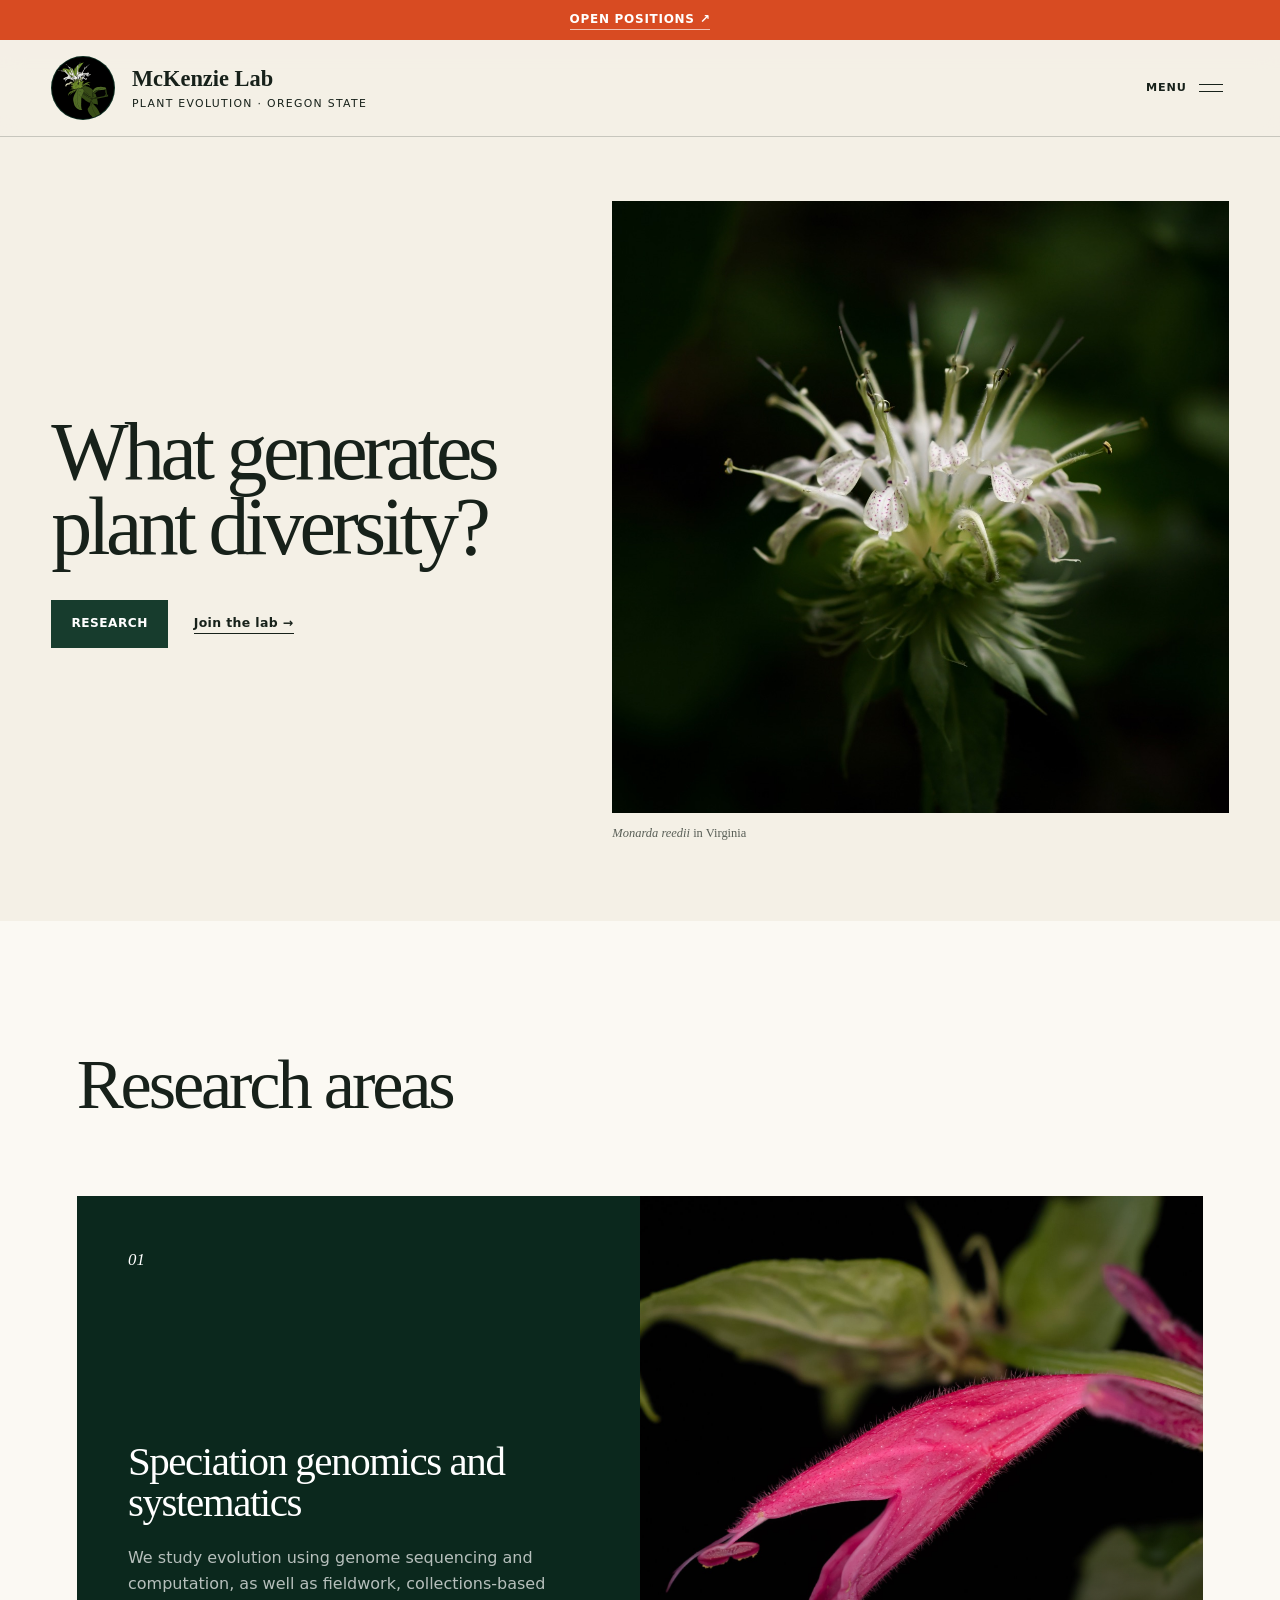
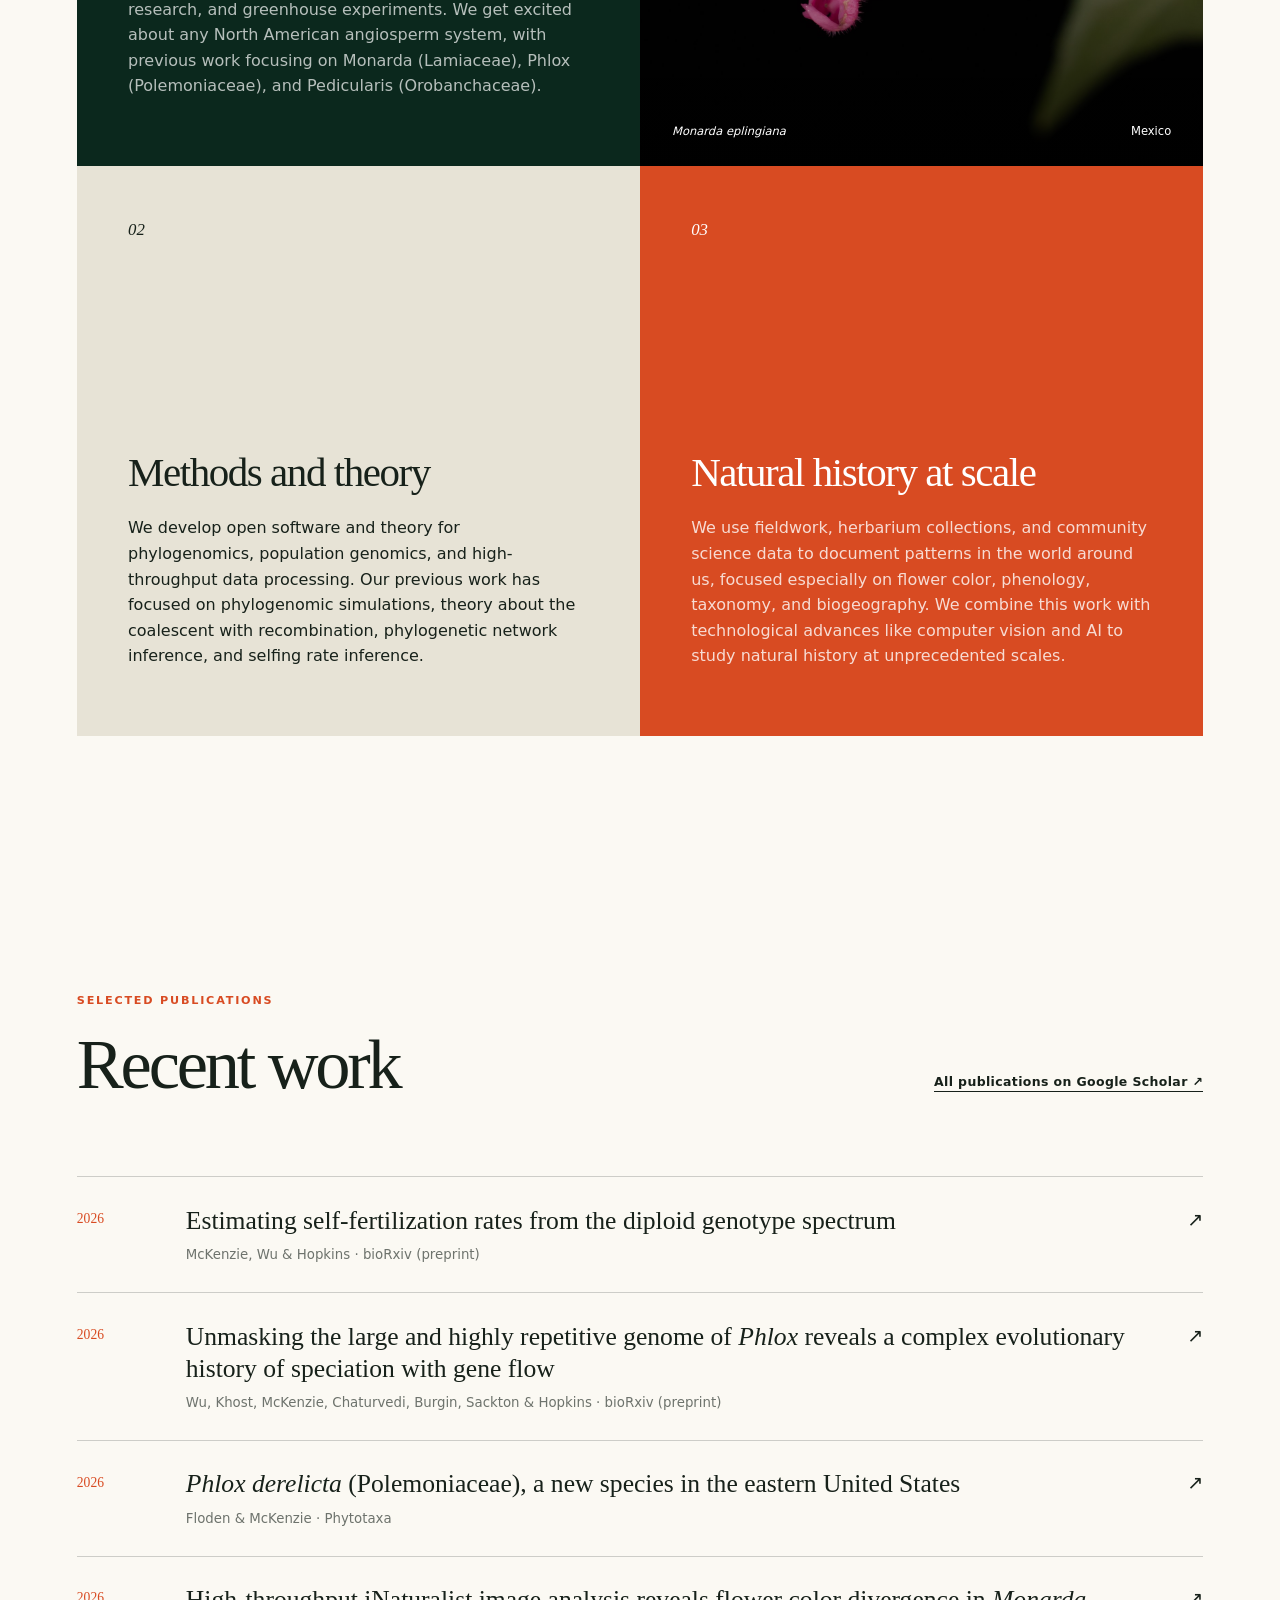
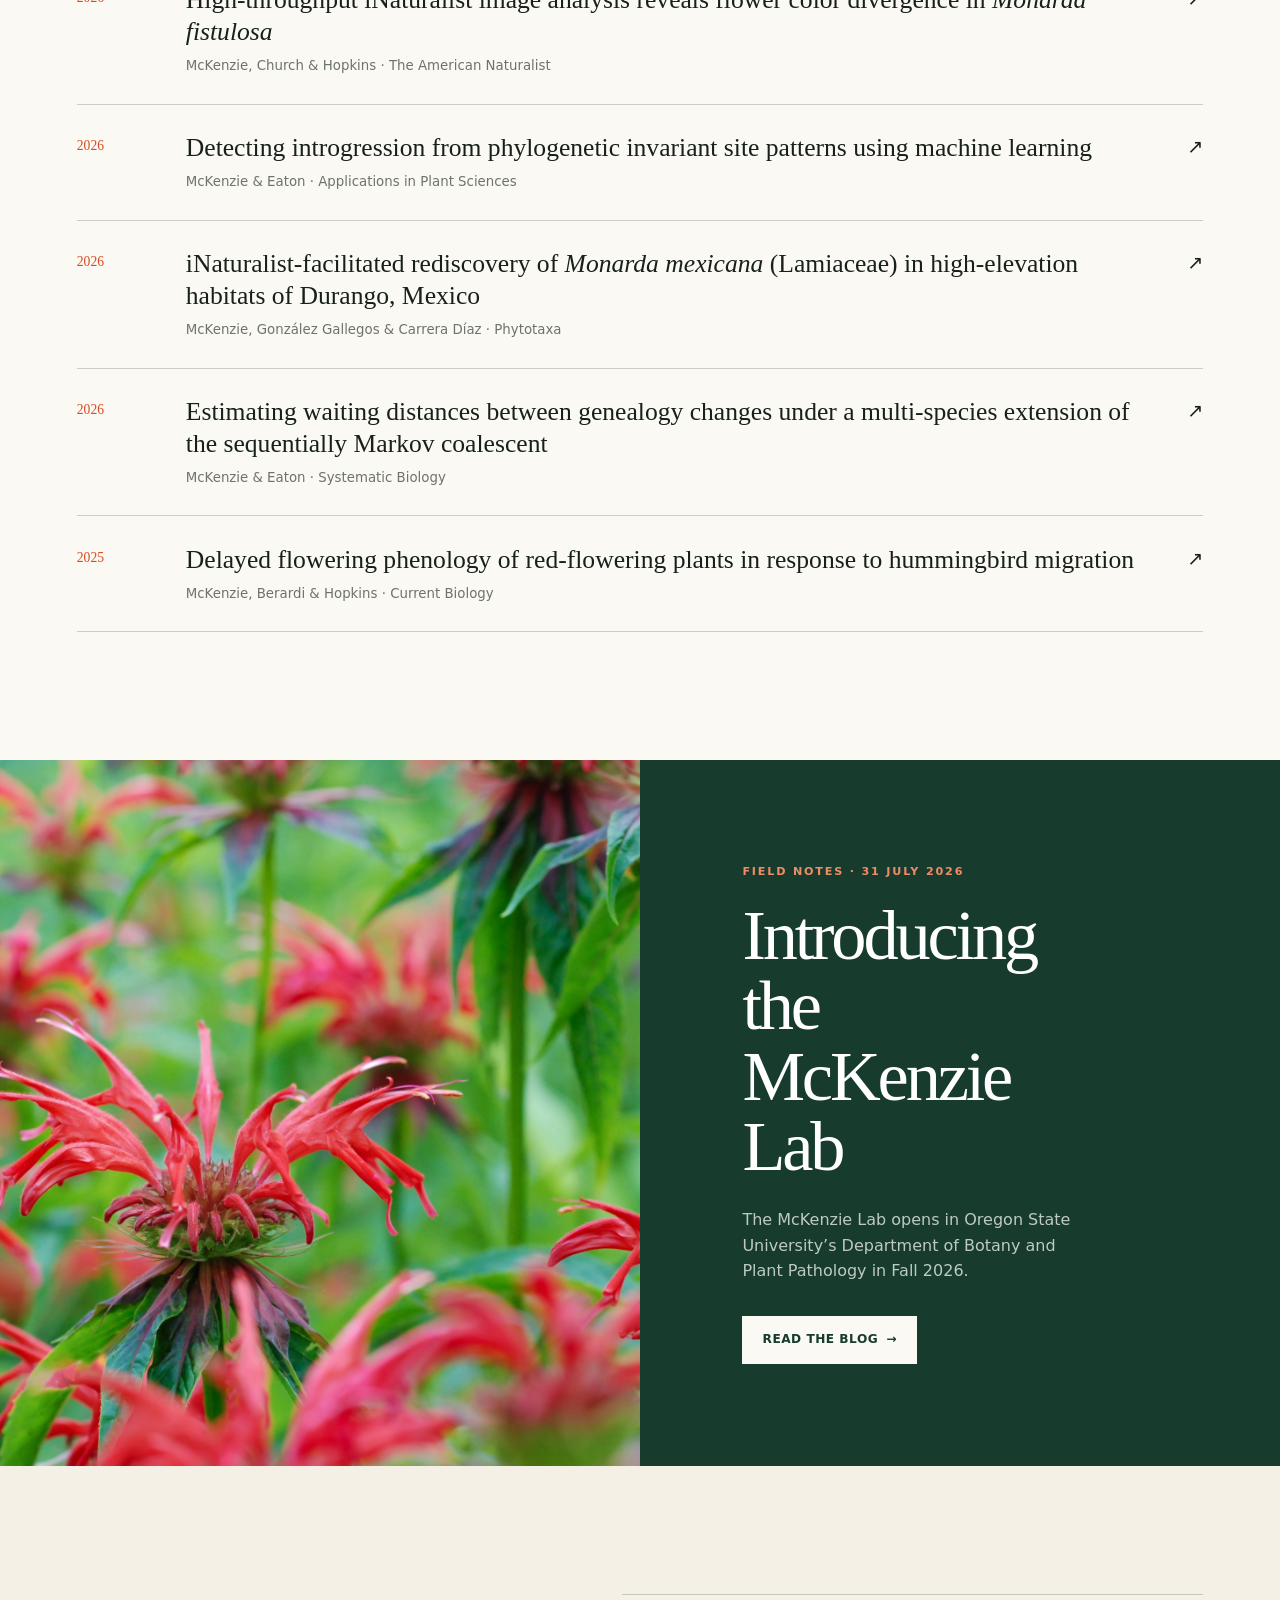
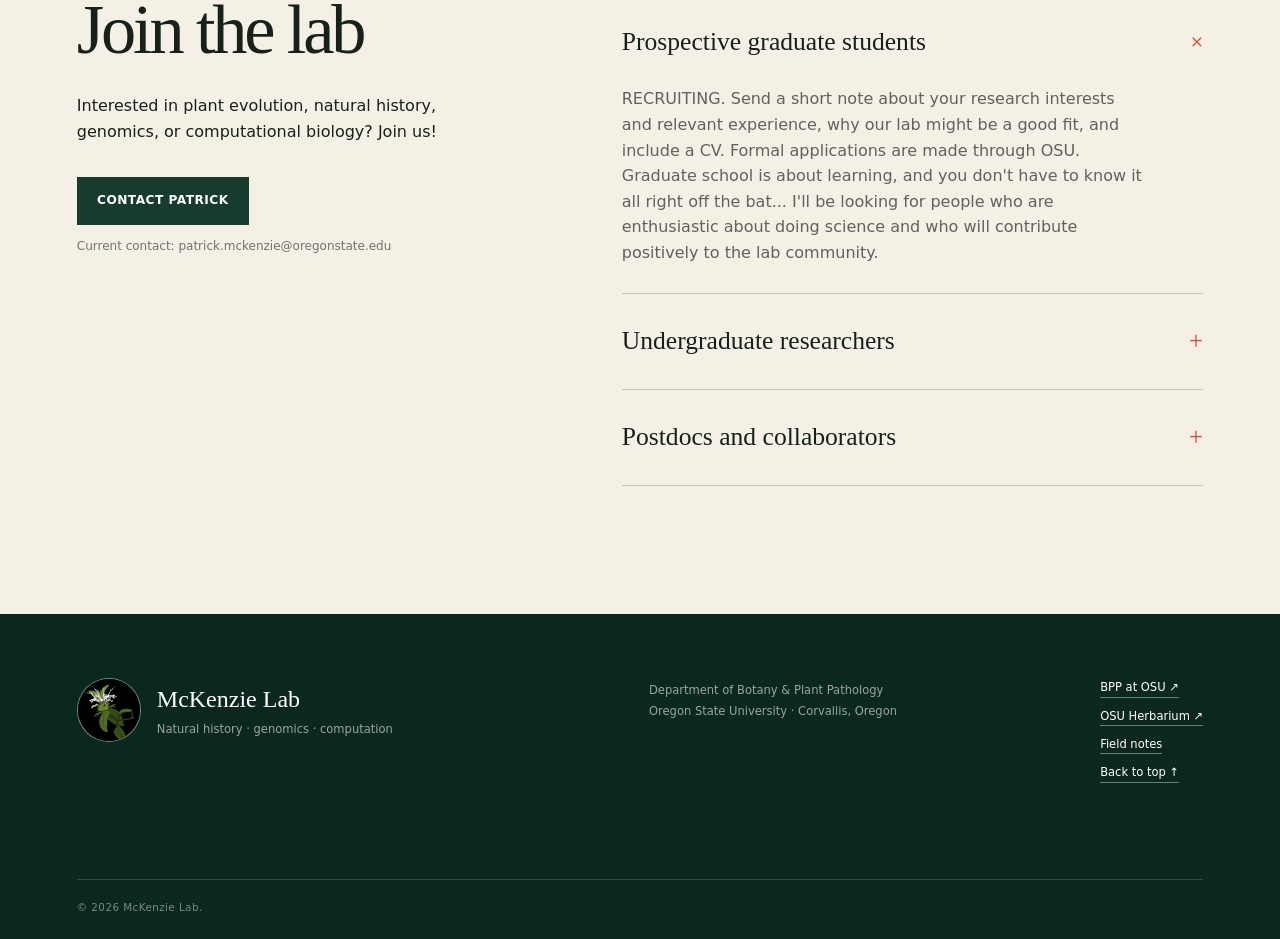
==== commit 4dc49b33: "new pub" ====
--- a/index.html
+++ b/index.html
@@ -136,6 +136,11 @@
           <a class="text-link" href="https://scholar.google.com/citations?hl=en&user=xCg6H0sAAAAJ&view_op=list_works&sortby=pubdate" target="_blank" rel="noreferrer">All publications on Google Scholar <span aria-hidden="true">↗</span></a>
         </div>
         <div class="publication-list">
+          <a class="publication" href="https://www.biorxiv.org/content/10.64898/2026.10.13.751067v1.abstract" target="_blank" rel="noreferrer" data-reveal>
+            <span class="pub-year">2026</span>
+            <span class="pub-main"><strong>Estimating self-fertilization rates from the diploid genotype spectrum</strong><small>McKenzie, Wu &amp; Hopkins · bioRxiv (preprint)</small></span>
+            <span class="pub-arrow" aria-hidden="true">↗</span>
+          </a>
           <a class="publication" href="https://www.biorxiv.org/content/10.64898/2026.09.01.748350v1.abstract" target="_blank" rel="noreferrer" data-reveal>
             <span class="pub-year">2026</span>
             <span class="pub-main"><strong>Unmasking the large and highly repetitive genome of <i>Phlox</i> reveals a complex evolutionary history of speciation with gene flow</strong><small>Wu, Khost, McKenzie, Chaturvedi, Burgin, Sackton &amp; Hopkins · bioRxiv (preprint)</small></span>
